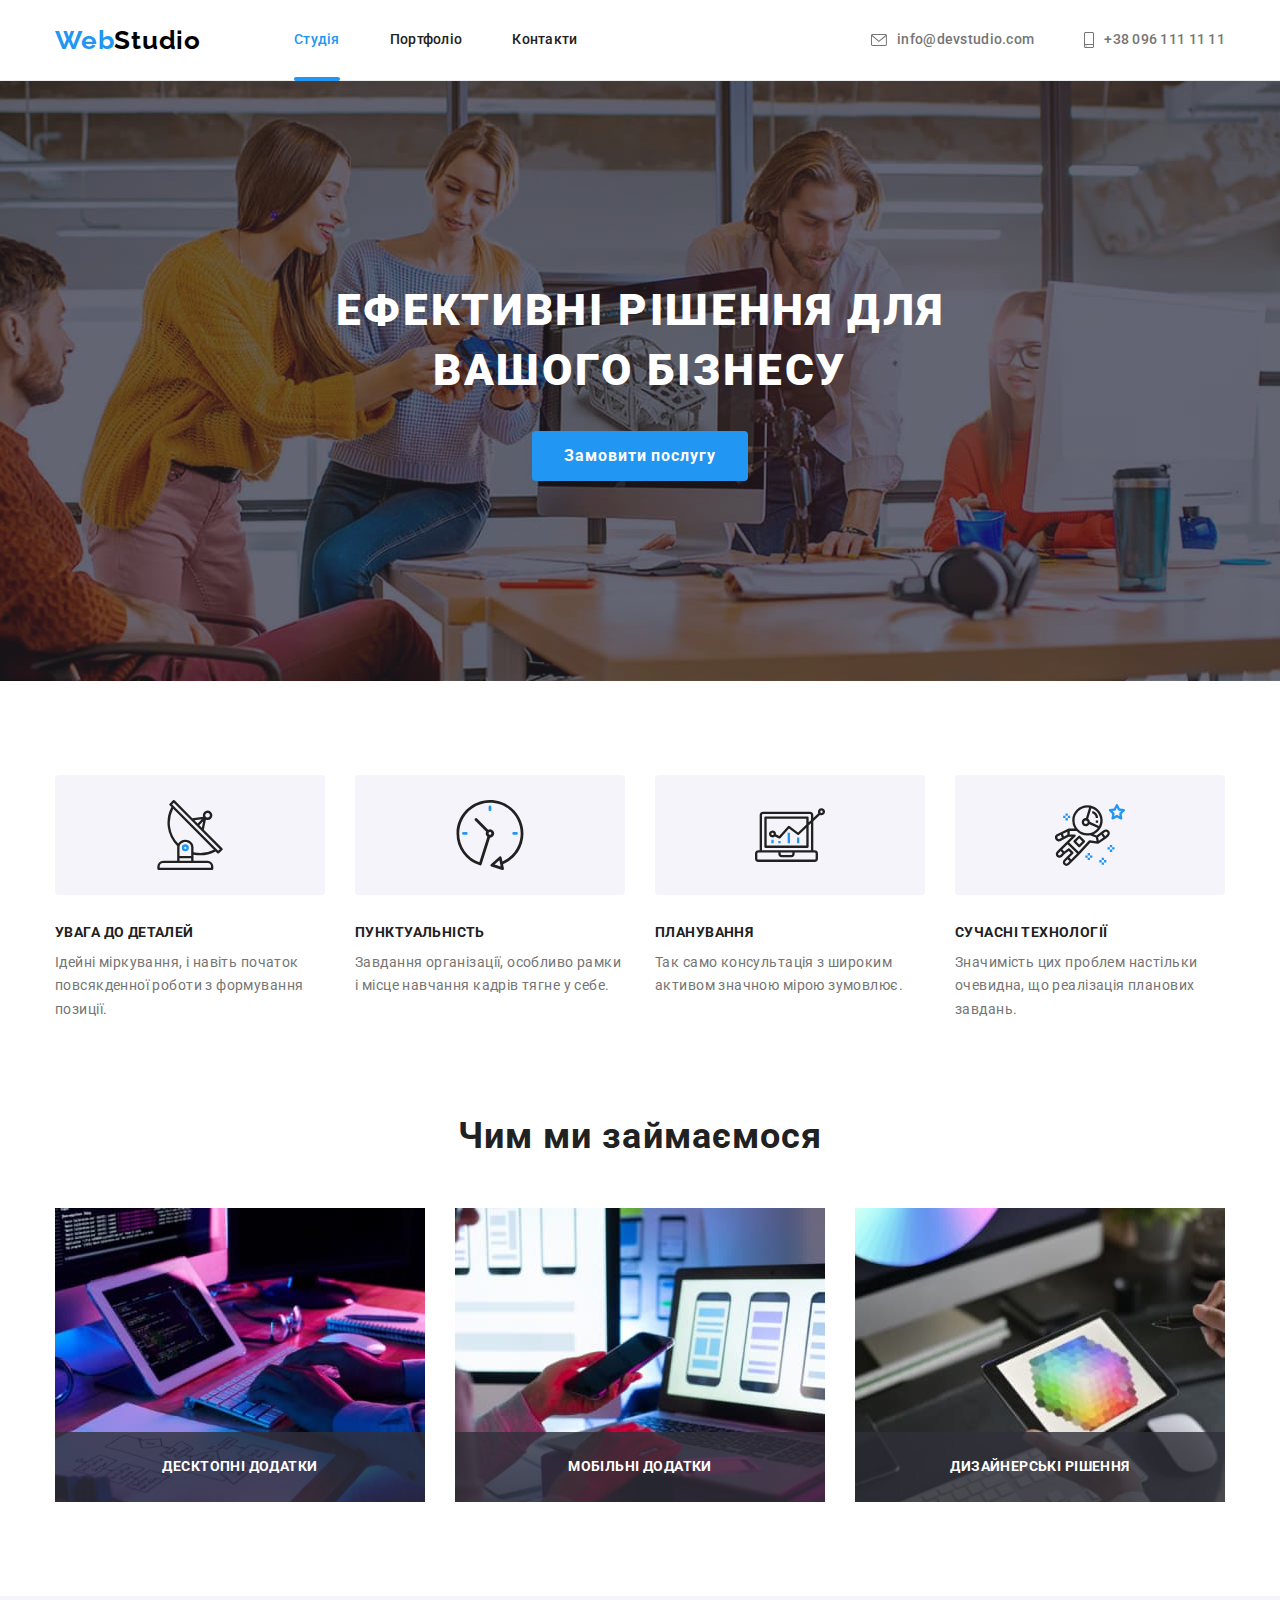
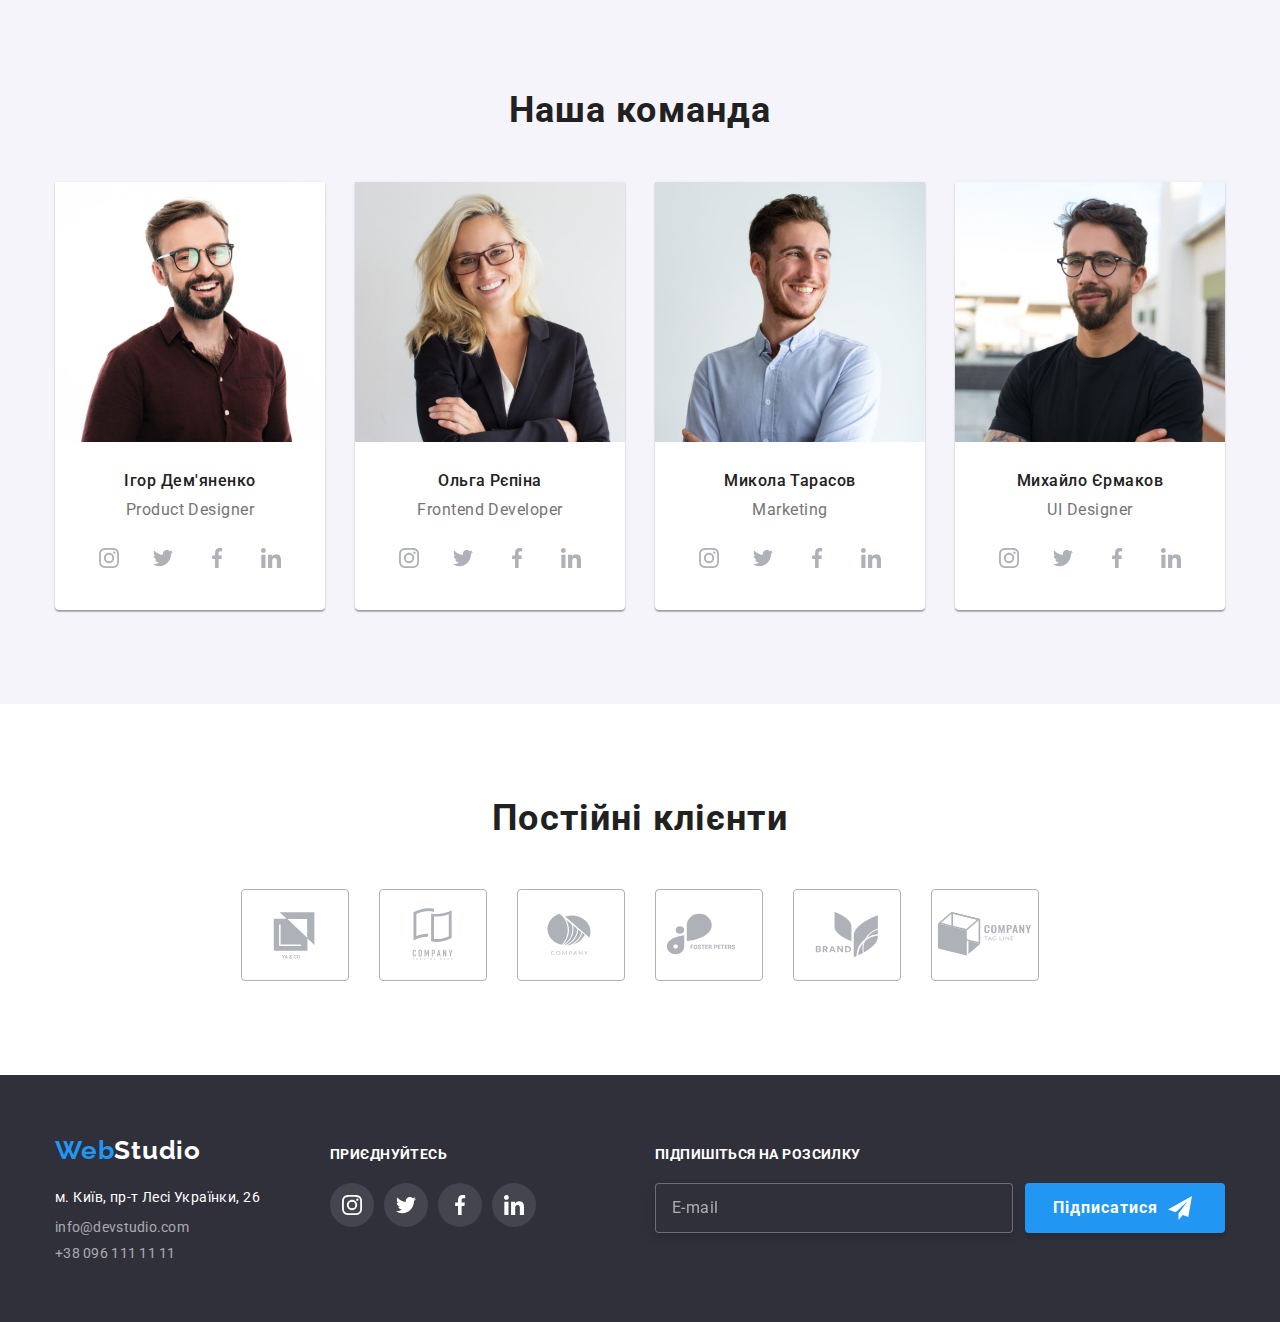
==== index.html @ 2df7aeac "Створив репозиторій для виконання ДЗ #7" ====
<!DOCTYPE html>
<html lang="uk">
  <head>
    <meta charset="UTF-8" />
    <meta http-equiv="X-UA-Compatible" content="IE=edge" />
    <meta name="viewport" content="width=device-width, initial-scale=1.0" />
    <title>Студія</title>
    <link rel="preconnect" href="https://fonts.googleapis.com" />
    <link rel="preconnect" href="https://fonts.gstatic.com" crossorigin />
    <link
      href="https://fonts.googleapis.com/css2?family=Raleway:wght@700&family=Roboto:wght@400;500;700;900&display=swap"
      rel="stylesheet"
    />
    <link
      rel="stylesheet"
      href="https://cdnjs.cloudflare.com/ajax/libs/modern-normalize/1.1.0/modern-normalize.min.css"
    />
    <link rel="stylesheet" href="./css/styles.css" />
  </head>
  <body class="page">
    <header class="page-header">
      <div class="container">
        <div class="header-container">
          <nav class="header-nav">
            <a href="./index.html" class="logo link">Web<span class="logo-black">Studio</span></a>
            <ul class="site-nav list">
              <li class="site-nav-item">
                <a href="./index.html" class="site-nav-link current">Студія</a>
              </li>
              <li class="site-nav-item">
                <a href="./portfolio.html" class="site-nav-link">Портфоліо</a>
              </li>
              <li class="site-nav-item">
                <a href="" class="site-nav-link">Контакти</a>
              </li>
            </ul>
          </nav>
          <ul class="contact list">
            <li class="contact-item">
              <a href="mailto:info@devstudio.com" class="contact-link">
                <svg class="contact-icon" width="16px" height="12px">
                  <use href="./images/icons.svg#icon-envelope"></use>
                </svg>
                info@devstudio.com
              </a>
            </li>
            <li class="contact-item">
              <a href="tel:+380961111111" class="contact-link">
                <svg class="contact-icon" width="10px" height="16px">
                  <use href="./images/icons.svg#icon-smartphone"></use>
                </svg>
                +38 096 111 11 11</a
              >
            </li>
          </ul>
        </div>
      </div>
    </header>
    <main>
      <section class="section-hero">
        <div class="container">
          <h1 class="hero-title">Ефективні рішення для вашого бізнесу</h1>
          <button type="button" class="button-primary" data-modal-open>Замовити послугу</button>
        </div>
      </section>
      <section class="section">
        <div class="container">
          <h2 class="visually-hidden">Наші переваги</h2>
          <ul class="list preferecces-list">
            <li class="preferences-item">
              <div class="preferences-item-img">
                <svg width="70" height="70">
                  <use href="./images/icons.svg#icon-antenna"></use>
                </svg>
              </div>
              <h3 class="preferences-title">Увага до деталей</h3>
              <p class="preferences-text">
                Ідейні міркування, і навіть початок повсякденної роботи з формування позиції.
              </p>
            </li>
            <li class="preferences-item">
              <div class="preferences-item-img">
                <svg width="70" height="70">
                  <use href="./images/icons.svg#icon-clock"></use>
                </svg>
              </div>
              <h3 class="preferences-title">Пунктуальність</h3>
              <p class="preferences-text">
                Завдання організації, особливо рамки і місце навчання кадрів тягне у себе.
              </p>
            </li>
            <li class="preferences-item">
              <div class="preferences-item-img">
                <svg width="70" height="70">
                  <use href="./images/icons.svg#icon-diagram"></use>
                </svg>
              </div>
              <h3 class="preferences-title">Планування</h3>
              <p class="preferences-text">
                Так само консультація з широким активом значною мірою зумовлює.
              </p>
            </li>
            <li class="preferences-item">
              <div class="preferences-item-img">
                <svg width="70" height="70">
                  <use href="./images/icons.svg#icon-astronaut"></use>
                </svg>
              </div>
              <h3 class="preferences-title">Сучасні технології</h3>
              <p class="preferences-text">
                Значимість цих проблем настільки очевидна, що реалізація планових завдань.
              </p>
            </li>
          </ul>
        </div>
      </section>
      <section class="section section-work">
        <div class="container">
          <h2 class="work-header">Чим ми займаємося</h2>
          <ul class="list list-work">
            <li class="work-item">
              <h3 class="work-item-title">Десктопні додатки</h3>
              <img
                src="./images/writting_code.jpg"
                alt="Руки друкують код на клавіатурі з планшетом"
                width="370"
              />
            </li>
            <li class="work-item">
              <h3 class="work-item-title">Мобільні додатки</h3>
              <img
                src="./images/design_layout.jpg"
                alt="Вибір дизайну макета для смартфона"
                width="370"
              />
            </li>
            <li class="work-item">
              <h3 class="work-item-title">Дизайнерські рішення</h3>
              <img src="./images/color_choice.jpg" alt="Вибір кольору на планшеті" width="370" />
            </li>
          </ul>
        </div>
      </section>
      <section class="section section-team">
        <div class="container">
          <h2 class="team-header">Наша команда</h2>
          <ul class="list team-list">
            <li class="team-item">
              <img
                class="image-team"
                src="./images/product_designer.jpg"
                alt="Дизайнер продукту"
                width="270"
              />
              <div class="team-content">
                <h3 class="team-title">Ігор Дем'яненко</h3>
                <p class="team-text" lang="en">Product Designer</p>
                <ul class="list team-social-list">
                  <li class="team-social-item">
                    <a class="link team-social-link" href=""
                      ><svg width="20" height="20">
                        <use href="./images/icons.svg#icon-instagram"></use>
                      </svg>
                    </a>
                  </li>
                  <li class="team-social-item">
                    <a class="link team-social-link" href="">
                      <svg width="20" height="20">
                        <use href="./images/icons.svg#icon-twitter"></use>
                      </svg>
                    </a>
                  </li>
                  <li class="team-social-item">
                    <a class="link team-social-link" href="">
                      <svg width="20" height="20">
                        <use href="./images/icons.svg#icon-facebook"></use>
                      </svg>
                    </a>
                  </li>
                  <li class="team-social-item">
                    <a class="link team-social-link" href="">
                      <svg width="20" height="20">
                        <use href="./images/icons.svg#icon-linkedin"></use>
                      </svg>
                    </a>
                  </li>
                </ul>
              </div>
            </li>
            <li class="team-item">
              <img
                class="image-team"
                src="./images/frontend_developer.jpg"
                alt="Фронтенд розробник"
                width="270"
              />
              <div class="team-content">
                <h3 class="team-title">Ольга Рєпіна</h3>
                <p class="team-text" lang="en">Frontend Developer</p>
                <ul class="list team-social-list">
                  <li class="team-social-item">
                    <a class="link team-social-link" href=""
                      ><svg width="20" height="20">
                        <use href="./images/icons.svg#icon-instagram"></use>
                      </svg>
                    </a>
                  </li>
                  <li class="team-social-item">
                    <a class="link team-social-link" href="">
                      <svg width="20" height="20">
                        <use href="./images/icons.svg#icon-twitter"></use>
                      </svg>
                    </a>
                  </li>
                  <li class="team-social-item">
                    <a class="link team-social-link" href="">
                      <svg width="20" height="20">
                        <use href="./images/icons.svg#icon-facebook"></use>
                      </svg>
                    </a>
                  </li>
                  <li class="team-social-item">
                    <a class="link team-social-link" href="">
                      <svg width="20" height="20">
                        <use href="./images/icons.svg#icon-linkedin"></use>
                      </svg>
                    </a>
                  </li>
                </ul>
              </div>
            </li>
            <li class="team-item">
              <img class="image-team" src="./images/marketing.jpg" alt="Маркетолог" width="270" />
              <div class="team-content">
                <h3 class="team-title">Микола Тарасов</h3>
                <p class="team-text" lang="en">Marketing</p>
                <ul class="list team-social-list">
                  <li class="team-social-item">
                    <a class="link team-social-link" href=""
                      ><svg width="20" height="20">
                        <use href="./images/icons.svg#icon-instagram"></use>
                      </svg>
                    </a>
                  </li>
                  <li class="team-social-item">
                    <a class="link team-social-link" href="">
                      <svg width="20" height="20">
                        <use href="./images/icons.svg#icon-twitter"></use>
                      </svg>
                    </a>
                  </li>
                  <li class="team-social-item">
                    <a class="link team-social-link" href="">
                      <svg width="20" height="20">
                        <use href="./images/icons.svg#icon-facebook"></use>
                      </svg>
                    </a>
                  </li>
                  <li class="team-social-item">
                    <a class="link team-social-link" href="">
                      <svg width="20" height="20">
                        <use href="./images/icons.svg#icon-linkedin"></use>
                      </svg>
                    </a>
                  </li>
                </ul>
              </div>
            </li>
            <li class="team-item">
              <img
                class="image-team"
                src="./images/ui_designer.jpg"
                alt="дизайнер інтерфейсу"
                width="270"
              />
              <div class="team-content">
                <h3 class="team-title">Михайло Єрмаков</h3>
                <p class="team-text" lang="en">UI Designer</p>
                <ul class="list team-social-list">
                  <li class="team-social-item">
                    <a class="link team-social-link" href=""
                      ><svg width="20" height="20">
                        <use href="./images/icons.svg#icon-instagram"></use>
                      </svg>
                    </a>
                  </li>
                  <li class="team-social-item">
                    <a class="link team-social-link" href="">
                      <svg width="20" height="20">
                        <use href="./images/icons.svg#icon-twitter"></use>
                      </svg>
                    </a>
                  </li>
                  <li class="team-social-item">
                    <a class="link team-social-link" href="">
                      <svg width="20" height="20">
                        <use href="./images/icons.svg#icon-facebook"></use>
                      </svg>
                    </a>
                  </li>
                  <li class="team-social-item">
                    <a class="link team-social-link" href="">
                      <svg width="20" height="20">
                        <use href="./images/icons.svg#icon-linkedin"></use>
                      </svg>
                    </a>
                  </li>
                </ul>
              </div>
            </li>
          </ul>
        </div>
      </section>
      <section class="section">
        <div class="container">
          <h2 class="clients-header">Постійні клієнти</h2>
          <ul class="list list-clients">
            <li class="item-clients">
              <a class="link link-clients" href="">
                <svg width="106" height="60">
                  <use href="./images/icons.svg#icon-logo-yaco"></use>
                </svg>
              </a>
            </li>
            <li class="item-clients">
              <a class="link link-clients" href="">
                <svg width="106" height="60">
                  <use href="./images/icons.svg#icon-logo-tag-line-here"></use>
                </svg>
              </a>
            </li>
            <li class="item-clients">
              <a class="link link-clients" href="">
                <svg width="106" height="60">
                  <use href="./images/icons.svg#icon-logo-company"></use>
                </svg>
              </a>
            </li>
            <li class="item-clients">
              <a class="link link-clients" href="">
                <svg width="106" height="60">
                  <use href="./images/icons.svg#icon-logo-foster-peters"></use>
                </svg>
              </a>
            </li>
            <li class="item-clients">
              <a class="link link-clients" href="">
                <svg width="106" height="60">
                  <use href="./images/icons.svg#icon-logo-brand"></use>
                </svg>
              </a>
            </li>
            <li class="item-clients">
              <a class="link link-clients" href="">
                <svg width="106" height="60">
                  <use href="./images/icons.svg#icon-logo-tag-line"></use>
                </svg>
              </a>
            </li>
          </ul>
        </div>
      </section>
    </main>

    <footer class="footer">
      <div class="container footer-container">
        <div class="footer-contact">
          <a href="./index.html" class="logo link logo-footer"
            >Web<span class="logo-white">Studio</span></a
          >
          <address>
            <ul class="list-address">
              <li class="list-address-item">
                <a
                  href="https://bit.ly/3xHQmJ1"
                  target="_blank"
                  rel="noopener noreferrer nofollow"
                  class="address-link"
                  >м. Київ, пр-т Лесі Українки, 26</a
                >
              </li>
              <li class="list-address-item">
                <a href="mailto:info@devstudio.com" class="contact-link-footer"
                  >info@devstudio.com</a
                >
              </li>
              <li class="list-address-item">
                <a href="tel:+380961111111" class="contact-link-footer">+38 096 111 11 11</a>
              </li>
            </ul>
          </address>
        </div>
        <div class="footer-social">
          <p class="footer-header">Приєднуйтесь</p>
          <ul class="list footer-social-list">
            <li class="footer-social-item">
              <a class="link footer-social-link" href=""
                ><svg width="20" height="20">
                  <use href="./images/icons.svg#icon-instagram"></use>
                </svg>
              </a>
            </li>
            <li class="footer-social-item">
              <a class="link footer-social-link" href="">
                <svg width="20" height="20">
                  <use href="./images/icons.svg#icon-twitter"></use>
                </svg>
              </a>
            </li>
            <li class="footer-social-item">
              <a class="link footer-social-link" href="">
                <svg width="20" height="20">
                  <use href="./images/icons.svg#icon-facebook"></use>
                </svg>
              </a>
            </li>
            <li class="footer-social-item">
              <a class="link footer-social-link" href="">
                <svg width="20" height="20">
                  <use href="./images/icons.svg#icon-linkedin"></use>
                </svg>
              </a>
            </li>
          </ul>
        </div>
        <div class="footer-form">
          <p class="footer-form-header">Підпишіться на розсилку</p>
          <form class="footer-form-mail" name="footer-form">
            <input
              class="footer-form-input"
              id="email-name"
              type="email"
              name="email-name"
              placeholder="E-mail"
            />
            <button class="footer-form-button" type="submit">
              Підписатися
              <svg class="icon-footer-form-button" width="24" height="24">
                <use href="./images/icons.svg#icon-send"></use>
              </svg>
            </button>
          </form>
        </div>
      </div>
    </footer>
    <!-- modal -->
    <div class="backdrop is-hidden" data-modal>
      <div class="modal">
        <div class="button-close-style">
          <button type="button" class="button-close" data-modal-close>
            <svg width="11" height="11">
              <use href="./images/icons.svg#icon-close"></use>
            </svg>
          </button>
        </div>
        <h2 class="header-contact-form">Залиште свої дані, ми вам передзвонимо</h2>
        <form name="contact-form">
          <label class="form-label" for="person-name">Ім'я</label>
          <div class="form-control">
            <input class="form-input" id="person-name" type="text" name="person-name" />
            <svg class="form-icon" width="18" height="18">
              <use href="./images/icons.svg#icon-person"></use>
            </svg>
          </div>

          <label class="form-label" for="person-phone">Телефон</label>
          <div class="form-control">
            <input class="form-input" id="person-phone" type="tel" name="person-phone" />
            <svg class="form-icon" width="18" height="18">
              <use href="./images/icons.svg#icon-phone"></use>
            </svg>
          </div>

          <label class="form-label" for="person-mail">Пошта</label>
          <div class="form-control">
            <input class="form-input" id="person-mail" type="email" name="person-mail" />
            <svg class="form-icon" width="18" height="18">
              <use href="./images/icons.svg#icon-mail"></use>
            </svg>
          </div>

          <label class="form-label" for="person-comment">Коментар</label>
          <textarea
            class="form-textarea"
            id="person-comment"
            name="person-comment"
            placeholder="Введіть текст"
          ></textarea>

          <label class="checkbox-label">
            <input
              class="checkbox-input visually-hidden"
              type="checkbox"
              name="accept"
              value="accept"
            />
            <svg class="checkbox-icon" width="16" height="15">
              <use href="./images/icons.svg#icon-check"></use>
            </svg>
            Погоджуюся з розсилкою та приймаю
            <a class="link checkbox-label-link" href="#">Умови договору</a>
          </label>
          <button class="form-button" type="submit">Відправити</button>
        </form>
      </div>
    </div>
    <script src="./js/modal.js"></script>
  </body>
</html>
---- css/styles.css ----
:root {
  --primary-background-color: #2f303a;
  --secondary-background-color: #f5f4fa;
  --primary-text-color: #757575;
  --title-text-color: #212121;
  --focus-color: #2196f3;
  --primary-white-color: #ffffff;
  --primary-black-color: #000000;
  --translucent-black-color: rgba(255, 255, 255, 0.6);
  --primary-svg-color: #afb1b8;
  --input-border: rgba(33, 33, 33, 0.2);
  --shadow-button-primary: 0px 4px 4px rgba(0, 0, 0, 0.15);
  --button-form-color-hover: #188ce8;
}
.page {
  background-color: var(--primary-white-color);
  color: var(--primary-text-color);
  font-family: 'Roboto', 'Times New Roman', sans-serif;
  font-size: 14px;
}
.list {
  list-style: none;
}
.link {
  text-decoration: none;
}
h1,
h2,
h3,
h4,
h5,
h6,
p,
ul {
  padding: 0;
  margin: 0;
}
img {
  display: block;
  max-width: 100%;
  height: auto;
}
.container {
  max-width: 1200px;
  padding: 0 15px;
  margin-left: auto;
  margin-right: auto;
}
.section {
  padding: 94px 0;
}
/* logo */
.logo {
  color: var(--focus-color);
  font-family: 'Raleway';
  font-weight: 700;
  font-size: 26px;
  line-height: 1.19;
  letter-spacing: 0.03em;
}
.logo-black {
  color: var(--primary-black-color);
}
.logo-white {
  color: var(--primary-white-color);
}
/* end Logo */
/* header */
.page-header {
  border-bottom: 1px solid #ececec;
}
.header-container {
  display: flex;
  justify-content: space-between;
  align-items: center;
}
.header-nav {
  display: flex;
  align-items: center;
  gap: 93px;
}
.site-nav {
  display: flex;
  gap: 50px;
}
.site-nav-link {
  position: relative;
  display: block;
  padding: 32px 0;

  color: var(--title-text-color);
  font-weight: 500;
  line-height: 1.14;
  letter-spacing: 0.02em;
  text-decoration: none;
  transition-property: color;
  transition-duration: 250ms;
  transition-timing-function: cubic-bezier(0.4, 0, 0.2, 1);
}
.site-nav-link:hover,
.site-nav-link:focus {
  color: var(--focus-color);
}
.site-nav-link.current {
  color: var(--focus-color);
}
.current::after {
  position: absolute;
  width: 100%;
  height: 4px;
  left: 0;
  bottom: -1px;
  background-color: currentColor;
  border-radius: 2px;
  content: '';
}
.contact {
  display: flex;
  align-items: center;
  gap: 50px;
}
.contact-link {
  display: flex;
  gap: 10px;
  padding: 32px 0;
  align-items: center;

  color: var(--primary-text-color);
  font-weight: 500;
  line-height: 1.14;
  letter-spacing: 0.02em;
  text-decoration: none;

  transition-property: color;
  transition-duration: 250ms;
  transition-timing-function: cubic-bezier(0.4, 0, 0.2, 1);
}
.contact-icon {
  fill: currentColor;
}
.contact-link:hover,
.contact-link:focus {
  color: var(--focus-color);
}
/* end header */
/* styles index.html */
.section-hero {
  background-color: var(--primary-background-color);
  margin-left: auto;
  margin-right: auto;
  padding: 200px 0;
  max-width: 1600px;
  text-align: center;
  background-image: linear-gradient(rgba(47, 48, 58, 0.4), rgba(47, 48, 58, 0.4)),
    url(../images/img-hero.jpg);
  background-repeat: no-repeat;
  background-position: center;
}
.hero-title {
  max-width: 696px;
  margin-left: auto;
  margin-right: auto;
  margin-bottom: 30px;

  color: var(--primary-white-color);
  font-weight: 900;
  font-size: 44px;
  line-height: 1.36;
  letter-spacing: 0.06em;
  text-transform: uppercase;
}
.button-primary {
  padding: 10px 32px;
  margin: 0 auto;

  color: var(--primary-white-color);
  font-family: inherit;
  font-weight: 700;
  font-size: 16px;
  line-height: 1.87;
  letter-spacing: 0.06em;
  background-color: var(--focus-color);
  cursor: pointer;
  border: 0;
  border-radius: 4px;

  transition-property: box-shadow;
  transition-duration: 250ms;
  transition-timing-function: cubic-bezier(0.4, 0, 0.2, 1);
}
.button-primary:hover,
.button-primary:focus {
  background-color: var(--focus-color);
  box-shadow: var(--shadow-button-primary);
  border-radius: 4px;
}
.preferecces-list {
  display: flex;
  flex-basis: calc((100% - 90px) / 4);
  gap: 30px;
}
.preferences-item-img {
  display: flex;
  align-items: center;
  justify-content: center;
  width: 270px;
  height: 120px;
  margin-bottom: 30px;
  background-color: var(--secondary-background-color);
  border-radius: 4px;
}
.preferences-title {
  margin-bottom: 10px;

  color: var(--title-text-color);
  font-weight: 700;
  font-size: 14px;
  line-height: 1.14;
  letter-spacing: 0.03em;
  text-transform: uppercase;
}
.preferences-text {
  line-height: 1.71;
  letter-spacing: 0.03em;
}
.section-work {
  padding-top: 0;
}
.work-header {
  margin-bottom: 50px;

  color: var(--title-text-color);
  font-weight: 700;
  font-size: 36px;
  line-height: 1.16;
  letter-spacing: 0.03em;
  text-align: center;
}
.list-work {
  display: flex;
  flex-basis: calc((100% - 60px) / 3);
  gap: 30px;
}
.work-item {
  position: relative;
}
.work-item-title {
  position: absolute;
  width: 100%;
  height: 70px;
  left: 0;
  bottom: 0;
  display: flex;
  align-items: center;
  justify-content: center;
  color: var(--primary-white-color);
  font-weight: 700;
  font-size: 14px;
  line-height: 1.14;
  letter-spacing: 0.03em;
  text-transform: uppercase;
  background-color: rgba(47, 48, 58, 0.8);
}

.section-team {
  background-color: var(--secondary-background-color);
}
.team-header {
  margin-bottom: 50px;

  color: var(--title-text-color);
  font-weight: 700;
  font-size: 36px;
  line-height: 1.16;
  letter-spacing: 0.03em;
  text-align: center;
}
.team-list {
  display: flex;
  flex-basis: calc((100% - 90px) / 4);
  gap: 30px;
}
.team-item {
  background-color: var(--primary-white-color);
  box-shadow: 0px 1px 3px rgba(0, 0, 0, 0.12), 0px 1px 1px rgba(0, 0, 0, 0.14),
    0px 2px 1px rgba(0, 0, 0, 0.2);
  border-radius: 0px 0px 4px 4px;
}
.team-content {
  padding: 30px 0;
  text-align: center;
}
.team-title {
  margin-bottom: 10px;

  color: var(--title-text-color);
  font-weight: 500;
  font-size: 16px;
  line-height: 1.18;
  letter-spacing: 0.03em;
}
.team-text {
  font-size: 16px;
  line-height: 1.18;
  letter-spacing: 0.03em;
}
.team-social-list {
  display: flex;
  align-items: center;
  justify-content: center;
  gap: 10px;
  margin-top: 16px;
}
.team-social-item {
  width: 44px;
  height: 44px;
}
.team-social-link {
  display: flex;
  align-items: center;
  justify-content: center;
  width: 100%;
  height: 100%;
  fill: var(--primary-svg-color);
  border-radius: 50%;
  transition-property: fill, background-color;
  transition-duration: 250ms;
  transition-timing-function: cubic-bezier(0.4, 0, 0.2, 1);
}
.team-social-link:hover,
.team-social-link:focus {
  fill: var(--primary-white-color);
  background-color: var(--focus-color);
}
.clients-header {
  margin-bottom: 50px;
  color: var(--title-text-color);
  font-weight: 700;
  font-size: 36px;
  line-height: 1.16;
  letter-spacing: 0.03em;
  text-align: center;
}
.list-clients {
  display: flex;
  align-items: center;
  justify-content: center;
  gap: 30px;
}
.item-clients {
  width: calc((100%-150) / 6);
  height: 92px;
}
.link-clients {
  display: flex;
  align-items: center;
  justify-content: center;
  width: 100%;
  height: 100%;
  fill: var(--primary-svg-color);
  border: 1px solid var(--primary-svg-color);
  border-radius: 4px;
  transition-property: fill, background-color, border;
  transition-duration: 250ms;
  transition-timing-function: cubic-bezier(0.4, 0, 0.2, 1);
}
.link-clients:hover,
.link-clients:focus {
  fill: var(--focus-color);
  border: 1px solid var(--focus-color);
  border-radius: 4px;
}
/* end styles index.html */
/* styles portfolio.html */
.button-list {
  display: flex;
  justify-content: center;
  gap: 8px;
  margin-bottom: 50px;
}
.button-item {
  padding: 6px 22px;

  color: var(--title-text-color);
  font-family: inherit;
  font-weight: 500;
  font-size: 16px;
  line-height: 1.62;
  letter-spacing: 0.03em;
  background-color: var(--secondary-background-color);
  cursor: pointer;
  border: 0;
  border-radius: 4px;
  transition-property: background-color, color, box-shadow;
  transition-duration: 250ms;
  transition-timing-function: cubic-bezier(0.4, 0, 0.2, 1);
}
.button-item:hover,
.button-item:focus {
  background-color: var(--focus-color);
  color: var(--primary-white-color);
  font-weight: 500;
  font-size: 16px;
  line-height: 1.62;
  letter-spacing: 0.03em;
  box-shadow: 0px 3px 1px rgba(0, 0, 0, 0.1), 0px 1px 2px rgba(0, 0, 0, 0.08),
    0px 2px 2px rgba(0, 0, 0, 0.12);
  border-radius: 4px;
}
.portfolio-list {
  display: flex;
  flex-wrap: wrap;
}

.portfolio-item {
  margin-right: 30px;
  margin-bottom: 30px;
}
.portfolio-item:nth-child(3n) {
  margin-right: 0;
}
.portfolio-item:nth-last-child(-n + 3) {
  margin-bottom: 0;
}
.portfolio-link {
  position: relative;
  transition-property: box-shadow;
  transition-duration: 250ms;
  transition-timing-function: cubic-bezier(0.4, 0, 0.2, 1);
}
.portfolio-link:hover,
.portfolio-link:focus {
  display: block;
  box-shadow: 0px 1px 1px rgba(0, 0, 0, 0.12), 0px 4px 4px rgba(0, 0, 0, 0.06),
    1px 4px 6px rgba(0, 0, 0, 0.16);
}
.card-thumb {
  position: relative;
  overflow: hidden;
}
.card-overlay {
  position: absolute;
  top: 0;
  left: 0;

  width: 100%;
  height: 100%;
  opacity: 0;
  transform: translateY(100%);
  background-color: rgba(33, 150, 243, 0.9);
  transition-property: transform, opacity;
  transition-duration: 250ms;
  transition-timing-function: cubic-bezier(0.4, 0, 0.2, 1);
}
.portfolio-link:hover .card-overlay,
.portfolio-link:focus .card-overlay {
  transform: translateY(0);
  opacity: 1;
}
.card-description {
  padding: 63px 24px;
  font-size: 18px;
  line-height: 1.56;
  letter-spacing: 0.03em;
  color: var(--primary-white-color);
}
.portfolio-content {
  padding: 20px 24px;
  border: 1px solid #eeeeee;
  border-top: none;
}
.portfolio-title {
  margin-bottom: 4px;

  color: var(--title-text-color);
  font-weight: 700;
  font-size: 18px;
  line-height: 2;
  letter-spacing: 0.06em;
}
.portfolio-text {
  color: var(--primary-text-color);
  font-size: 16px;
  line-height: 1.88;
  letter-spacing: 0.03em;
}
/* end styles portfolio.html */
/* footer */
.footer {
  background-color: var(--primary-background-color);
  padding: 60px 0;
}
.footer-container {
  display: flex;
  align-items: baseline;
}
.footer-contact {
  margin-right: 70px;
}
.list-address {
  font-style: normal;
  list-style: none;
}
.logo-footer {
  display: block;
  margin-bottom: 20px;
}
.address-link {
  color: var(--primary-white-color);
  line-height: 1.71;
  letter-spacing: 0.03em;
  text-decoration: none;
}
.list-address-item {
  margin-bottom: 9px;
}
.list-address-item:last-child {
  margin-bottom: 0;
}
.contact-link-footer {
  color: var(--translucent-black-color);
  line-height: 1.14;
  letter-spacing: 0.02em;
  text-decoration: none;
  transition-property: color;
  transition-duration: 250ms;
  transition-timing-function: cubic-bezier(0.4, 0, 0.2, 1);
}
.contact-link-footer:hover,
.contact-link-footer:focus {
  color: var(--focus-color);
}
.footer-social {
  margin-right: 93px;
  flex-grow: 1;
}
.footer-header {
  margin-bottom: 20px;

  font-weight: 700;
  font-size: 14px;
  line-height: 1.14;
  letter-spacing: 0.03em;
  text-transform: uppercase;
  color: var(--primary-white-color);
}
.footer-social-list {
  display: flex;
  align-items: center;
  gap: 10px;
}
.footer-social-item {
  width: 44px;
  height: 44px;
}
.footer-social-link {
  display: flex;
  align-items: center;
  justify-content: center;
  width: 100%;
  height: 100%;
  fill: var(--primary-white-color);
  background: rgba(255, 255, 255, 0.1);
  border-radius: 50%;
  transition-property: background-color;
  transition-duration: 250ms;
  transition-timing-function: cubic-bezier(0.4, 0, 0.2, 1);
}
.footer-social-link:hover,
.footer-social-link:focus {
  fill: var(--primary-white-color);
  background-color: var(--focus-color);
}
/* footer-form */
.footer-form-header {
  font-weight: 700;
  font-size: 14px;
  line-height: 1.14;
  letter-spacing: 0.03em;
  text-transform: uppercase;
  color: var(--primary-white-color);
  margin-bottom: 20px;
}
.footer-form-mail {
  display: flex;
  align-items: center;
  justify-content: flex-end;
  gap: 12px;
}
.footer-form-input {
  width: 358px;
  height: 50px;
  padding: 15px 16px;
  border: 1px solid rgba(255, 255, 255, 0.3);
  filter: drop-shadow(0px 4px 4px rgba(0, 0, 0, 0.15));
  border-radius: 4px;
  background-color: var(--primary-background-color);
  color: var(--primary-white-color);
}
.footer-form-input::placeholder {
  font-weight: 400;
  font-size: 16px;
  line-height: 1.25;
  letter-spacing: 0.03em;
  color: var(--translucent-black-color);
}
.footer-form-button {
  display: flex;
  align-items: center;
  gap: 10px;
  padding: 10px 28px;
  margin: 0 auto;
  width: 200px;
  height: 50px;

  box-shadow: 0px 4px 4px rgba(0, 0, 0, 0.15);
  background-color: var(--focus-color);
  cursor: pointer;
  border: 0;
  border-radius: 4px;
  color: var(--primary-white-color);
  font-family: inherit;
  font-weight: 700;
  font-size: 16px;
  line-height: 2.25;
  letter-spacing: 0.06em;
}
.icon-footer-form-button {
  fill: var(--primary-white-color);
}
/* end footer */
/* modal */
.backdrop {
  position: fixed;
  top: 0;
  left: 0;
  width: 100%;
  height: 100%;
  background-color: rgba(0, 0, 0, 0.2);
  transition-property: opacity, visibility;
  transition-duration: 250ms;
  transition-timing-function: cubic-bezier(0.4, 0, 0.2, 1);
}
.is-hidden {
  opacity: 0;
  visibility: hidden;
  pointer-events: none;
}
.modal {
  position: absolute;
  top: 50%;
  left: 50%;
  transform: translate(-50%, -50%);
  width: 528px;
  height: 581px;
  background-color: var(--primary-white-color);
  box-shadow: 0px 1px 3px rgba(0, 0, 0, 0.12), 0px 1px 1px rgba(0, 0, 0, 0.14),
    0px 2px 1px rgba(0, 0, 0, 0.2);
  border-radius: 4px;
  padding: 40px;
}
.button-close-style {
  position: absolute;
  top: 8px;
  right: 8px;
  width: 30px;
  height: 30px;
}
.button-close {
  display: flex;
  align-items: center;
  justify-content: center;
  padding: 0;
  width: 100%;
  height: 100%;
  background-color: var(--primary-white-color);
  border: 1px solid rgba(0, 0, 0, 0.1);
  border-radius: 50%;
  cursor: pointer;
  transition-property: fill;
  transition-duration: 250ms;
  transition-timing-function: cubic-bezier(0.4, 0, 0.2, 1);
}
.button-close:hover,
.button-close:focus {
  fill: var(--focus-color);
}
/* form-modal */
.header-contact-form {
  color: var(--title-text-color);
  font-weight: 700;
  font-size: 20px;
  line-height: 1.15;
  letter-spacing: 0.03em;
  text-align: center;
  margin-bottom: 12px;
}
.form-label {
  display: block;
  font-weight: 400;
  font-size: 12px;
  line-height: 1.16;
  letter-spacing: 0.01em;
  color: var(--primary-text-color);
  margin-bottom: 4px;
}
.form-control {
  position: relative;
  margin-bottom: 10px;
}
.form-input {
  width: 100%;
  height: 40px;
  border: 1px solid var(--input-border);
  border-radius: 4px;
  padding-left: 42px;
  outline: none;
  fill: var(--title-text-color);

  transition-property: border;
  transition-duration: 250ms;
  transition-timing-function: cubic-bezier(0.4, 0, 0.2, 1);
}
.form-input:focus {
  border-color: var(--focus-color);
}
.form-icon {
  position: absolute;
  top: 50%;
  left: 12px;
  transform: translateY(-50%);
  fill: var(--title-text-color);

  transition-property: fill;
  transition-duration: 250ms;
  transition-timing-function: cubic-bezier(0.4, 0, 0.2, 1);
}
.form-control:focus-within .form-icon {
  fill: var(--focus-color);
}
.form-textarea {
  display: block;
  width: 100%;
  height: 120px;
  padding: 12px 16px;
  border: 1px solid var(--input-border);
  border-radius: 4px;
  margin-bottom: 20px;
  outline: none;
  font-size: 12px;
  resize: none;
  transition-property: border;
  transition-duration: 250ms;
  transition-timing-function: cubic-bezier(0.4, 0, 0.2, 1);
}
.form-textarea::placeholder {
  font-weight: 400;
  font-size: 12px;
  line-height: 1.16;
  letter-spacing: 0.01em;
  color: rgba(117, 117, 117, 0.5);
}
.form-textarea:focus {
  border-color: var(--focus-color);
}
.visually-hidden {
  position: absolute;
  white-space: nowrap;
  width: 1px;
  height: 1px;
  overflow: hidden;
  border: 0;
  padding: 0;
  clip: rect(0 0 0 0);
  clip-path: inset(50%);
  margin: -1px;
}
.checkbox-label {
  display: flex;
  justify-content: center;
  align-items: center;
  gap: 7px;
  margin-bottom: 30px;
  font-weight: 400;
  font-size: 14px;
  line-height: 1.71;
  letter-spacing: 0.03em;
  color: var(--primary-text-color);
  fill: var(--primary-white-color);
}
.checkbox-label-link {
  color: var(--focus-color);
  text-decoration: underline;
}
.checkbox-icon {
  border: 2px solid var(--title-text-color);
  border-radius: 2px;
  transition-property: border, background-color;
  transition-duration: 250ms;
  transition-timing-function: cubic-bezier(0.4, 0, 0.2, 1);
}
.checkbox-input:checked ~ .checkbox-icon {
  background-color: var(--focus-color);
  border: none;
}
.form-button {
  display: block;
  padding: 10px 52px;
  margin: 0 auto;
  color: var(--primary-white-color);
  font-family: inherit;
  font-weight: 700;
  font-size: 16px;
  line-height: 1.87;
  letter-spacing: 0.06em;
  background-color: var(--focus-color);
  cursor: pointer;
  border: 0;
  border-radius: 4px;
  box-shadow: var(--shadow-button-primary);
  transition-property: background-color;
  transition-duration: 250ms;
  transition-timing-function: cubic-bezier(0.4, 0, 0.2, 1);
}
.form-button:hover,
.form-button:focus {
  background-color: var(--button-form-color-hover);
}
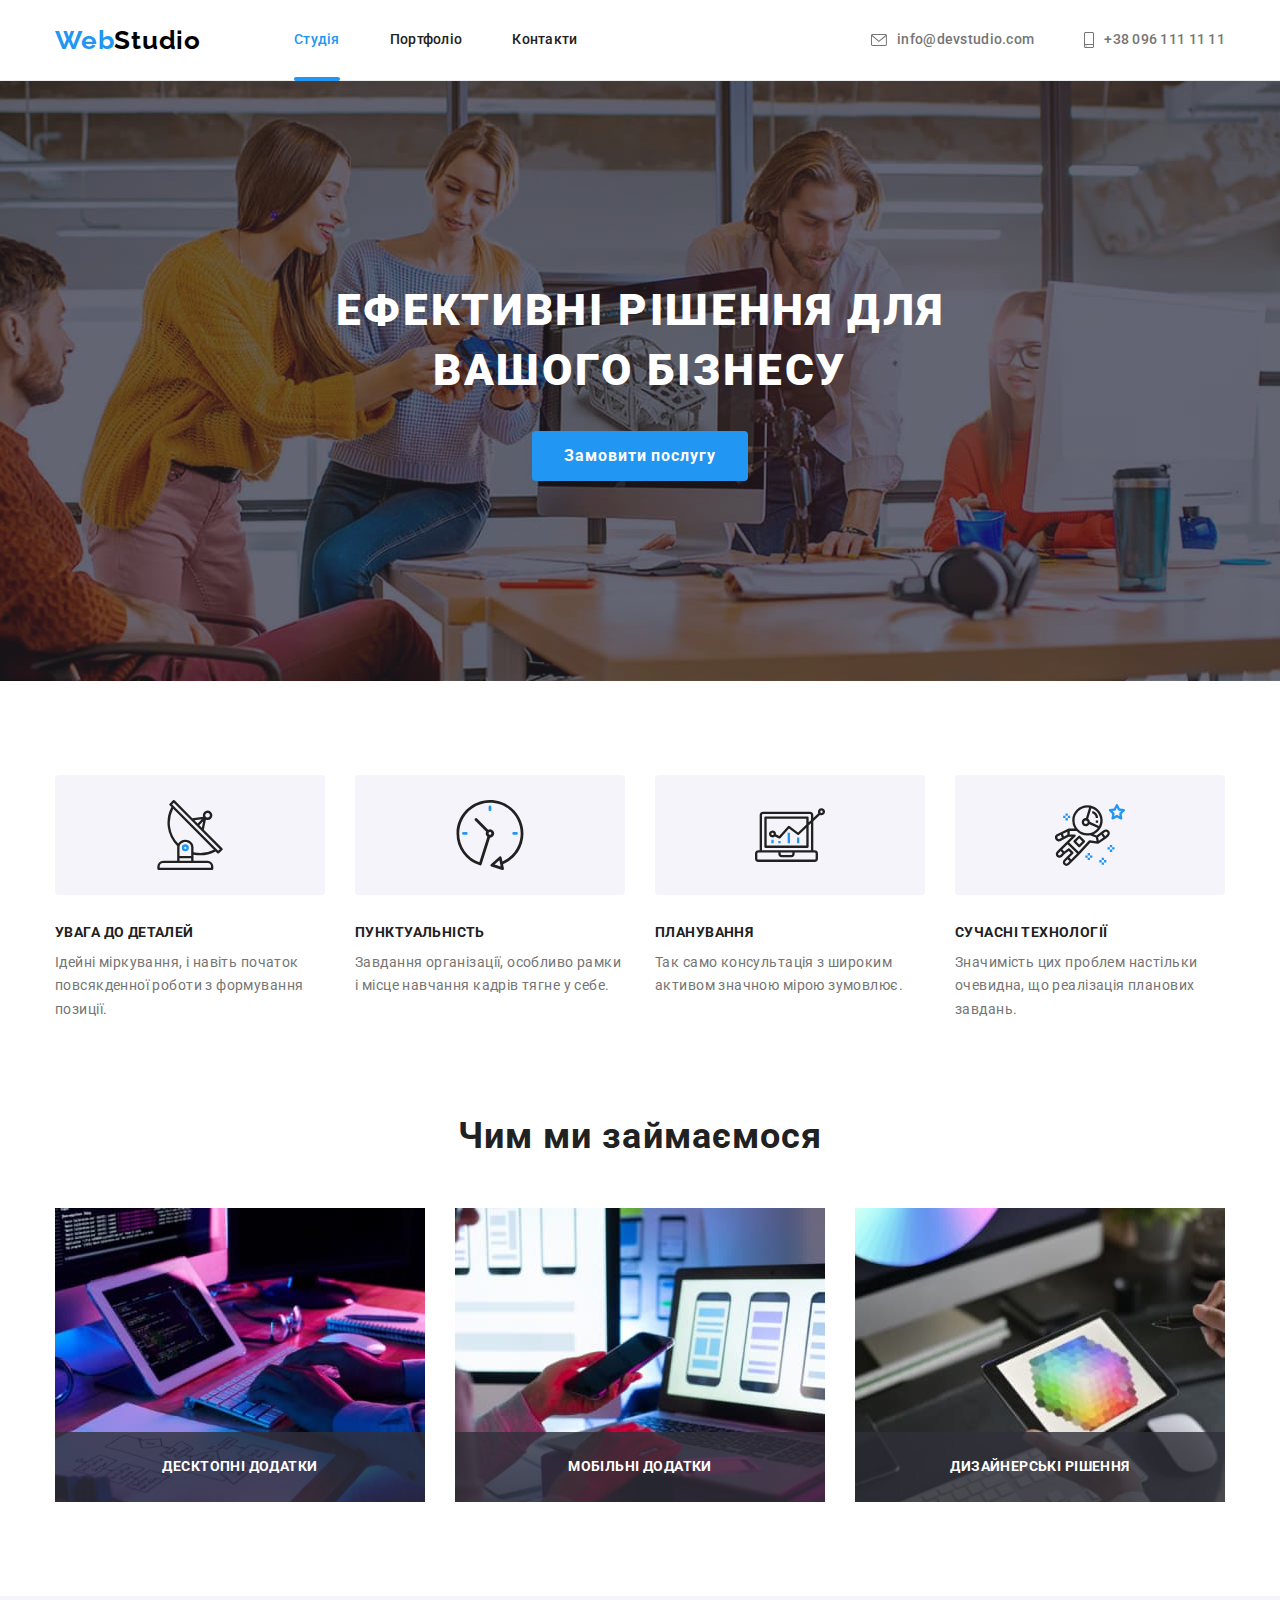
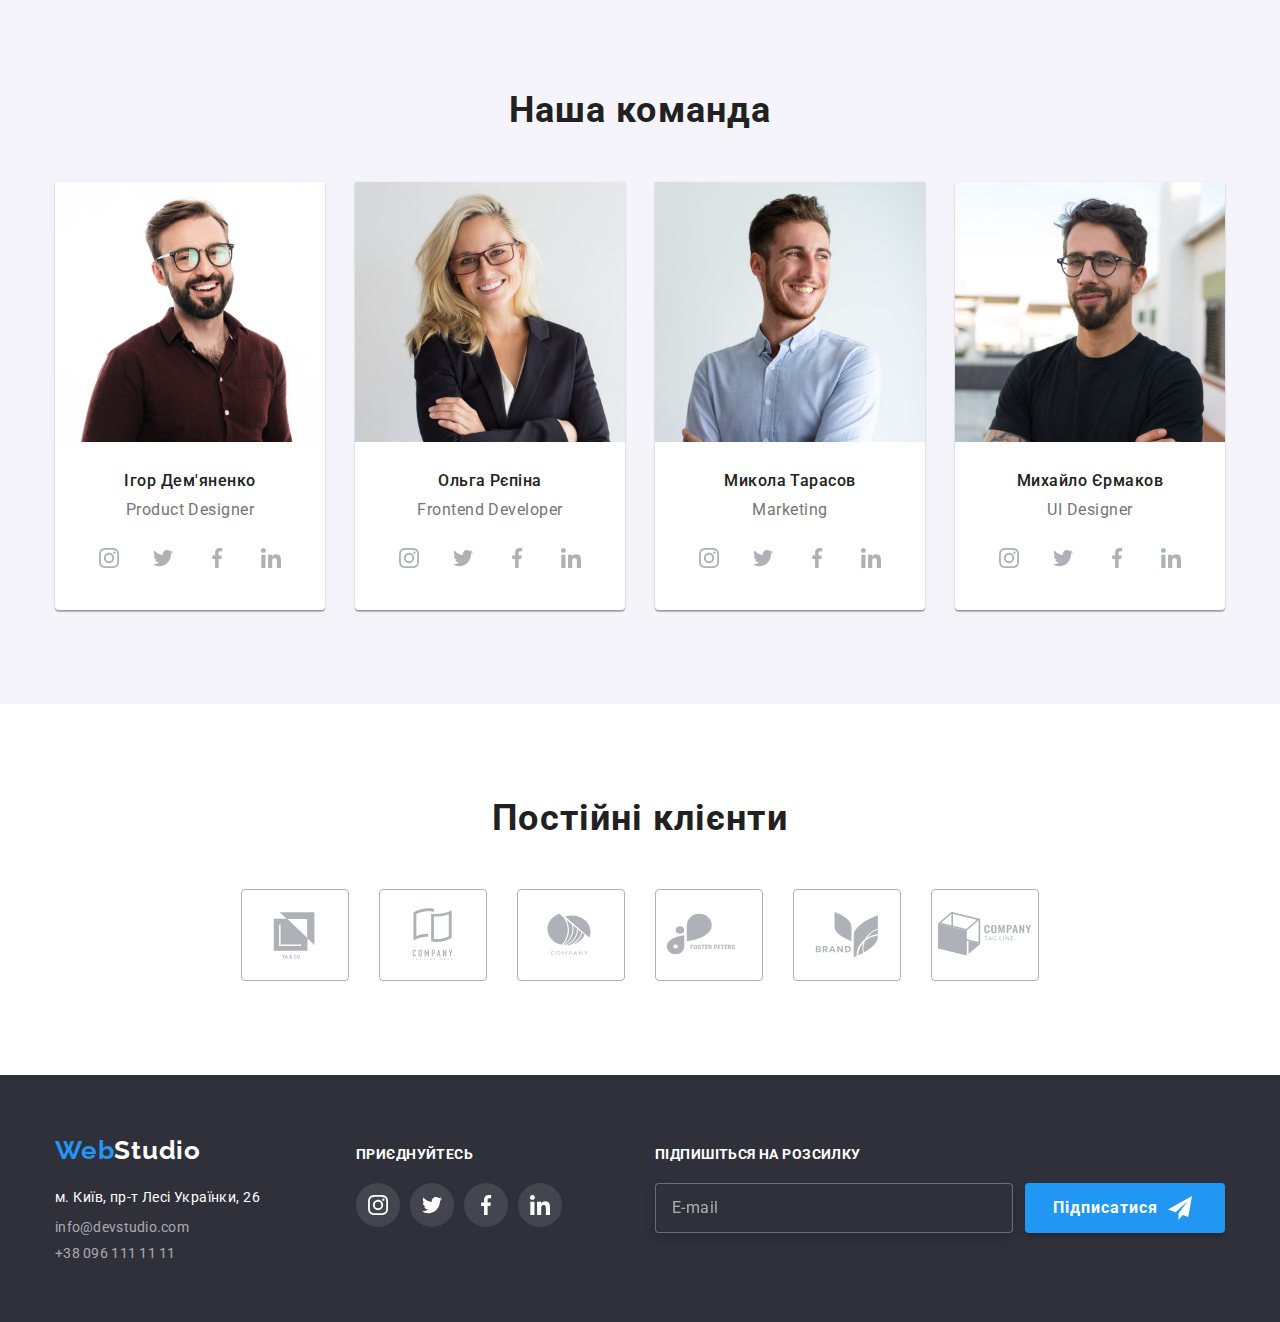
==== commit bffaf6e0: "Класи і блоки за методологією BEM" ====
--- a/index.html
+++ b/index.html
@@ -16,37 +16,40 @@
       href="https://cdnjs.cloudflare.com/ajax/libs/modern-normalize/1.1.0/modern-normalize.min.css"
     />
     <link rel="stylesheet" href="./css/styles.css" />
+    <link rel="stylesheet" href="./css/main.min.css" />
   </head>
   <body class="page">
-    <header class="page-header">
+    <header class="header">
       <div class="container">
-        <div class="header-container">
-          <nav class="header-nav">
-            <a href="./index.html" class="logo link">Web<span class="logo-black">Studio</span></a>
-            <ul class="site-nav list">
-              <li class="site-nav-item">
-                <a href="./index.html" class="site-nav-link current">Студія</a>
+        <div class="page-header">
+          <nav class="page-header__nav">
+            <a href="./index.html" class="link logo">Web<span class="logo__text">Studio</span></a>
+            <ul class="page-header__list list">
+              <li class="page-header__item">
+                <a href="./index.html" class="page-header__link page-header__link--current"
+                  >Студія</a
+                >
               </li>
-              <li class="site-nav-item">
-                <a href="./portfolio.html" class="site-nav-link">Портфоліо</a>
+              <li class="page-header__item">
+                <a href="./portfolio.html" class="page-header__link">Портфоліо</a>
               </li>
-              <li class="site-nav-item">
-                <a href="" class="site-nav-link">Контакти</a>
+              <li class="page-header__item">
+                <a href="" class="page-header__link">Контакти</a>
               </li>
             </ul>
           </nav>
           <ul class="contact list">
-            <li class="contact-item">
-              <a href="mailto:info@devstudio.com" class="contact-link">
-                <svg class="contact-icon" width="16px" height="12px">
+            <li class="contact__item">
+              <a href="mailto:info@devstudio.com" class="contact__link">
+                <svg class="contact__icon" width="16px" height="12px">
                   <use href="./images/icons.svg#icon-envelope"></use>
                 </svg>
                 info@devstudio.com
               </a>
             </li>
-            <li class="contact-item">
-              <a href="tel:+380961111111" class="contact-link">
-                <svg class="contact-icon" width="10px" height="16px">
+            <li class="contact__item">
+              <a href="tel:+380961111111" class="contact__link">
+                <svg class="contact__icon" width="10px" height="16px">
                   <use href="./images/icons.svg#icon-smartphone"></use>
                 </svg>
                 +38 096 111 11 11</a
@@ -58,127 +61,127 @@
     </header>
     <main>
       <section class="section-hero">
-        <div class="container">
-          <h1 class="hero-title">Ефективні рішення для вашого бізнесу</h1>
+        <div class="container hero">
+          <h1 class="hero__title">Ефективні рішення для вашого бізнесу</h1>
           <button type="button" class="button-primary" data-modal-open>Замовити послугу</button>
         </div>
       </section>
       <section class="section">
         <div class="container">
           <h2 class="visually-hidden">Наші переваги</h2>
-          <ul class="list preferecces-list">
-            <li class="preferences-item">
-              <div class="preferences-item-img">
+          <ul class="advantage list">
+            <li class="advantage__item">
+              <div class="advantage__img">
                 <svg width="70" height="70">
                   <use href="./images/icons.svg#icon-antenna"></use>
                 </svg>
               </div>
-              <h3 class="preferences-title">Увага до деталей</h3>
-              <p class="preferences-text">
+              <h3 class="advantage__title">Увага до деталей</h3>
+              <p class="advantage__text">
                 Ідейні міркування, і навіть початок повсякденної роботи з формування позиції.
               </p>
             </li>
-            <li class="preferences-item">
-              <div class="preferences-item-img">
+            <li class="advantage__item">
+              <div class="advantage__img">
                 <svg width="70" height="70">
                   <use href="./images/icons.svg#icon-clock"></use>
                 </svg>
               </div>
-              <h3 class="preferences-title">Пунктуальність</h3>
-              <p class="preferences-text">
+              <h3 class="advantage__title">Пунктуальність</h3>
+              <p class="advantage__text">
                 Завдання організації, особливо рамки і місце навчання кадрів тягне у себе.
               </p>
             </li>
-            <li class="preferences-item">
-              <div class="preferences-item-img">
+            <li class="advantage__item">
+              <div class="advantage__img">
                 <svg width="70" height="70">
                   <use href="./images/icons.svg#icon-diagram"></use>
                 </svg>
               </div>
-              <h3 class="preferences-title">Планування</h3>
-              <p class="preferences-text">
+              <h3 class="advantage__title">Планування</h3>
+              <p class="advantage__text">
                 Так само консультація з широким активом значною мірою зумовлює.
               </p>
             </li>
-            <li class="preferences-item">
-              <div class="preferences-item-img">
+            <li class="advantage__item">
+              <div class="advantage__img">
                 <svg width="70" height="70">
                   <use href="./images/icons.svg#icon-astronaut"></use>
                 </svg>
               </div>
-              <h3 class="preferences-title">Сучасні технології</h3>
-              <p class="preferences-text">
+              <h3 class="advantage__title">Сучасні технології</h3>
+              <p class="advantage__text">
                 Значимість цих проблем настільки очевидна, що реалізація планових завдань.
               </p>
             </li>
           </ul>
         </div>
       </section>
-      <section class="section section-work">
-        <div class="container">
-          <h2 class="work-header">Чим ми займаємося</h2>
-          <ul class="list list-work">
-            <li class="work-item">
-              <h3 class="work-item-title">Десктопні додатки</h3>
+      <section class="section work">
+        <div class="container work__container">
+          <h2 class="work__header">Чим ми займаємося</h2>
+          <ul class="list work__list">
+            <li class="work__item">
+              <h3 class="work__title">Десктопні додатки</h3>
               <img
                 src="./images/writting_code.jpg"
                 alt="Руки друкують код на клавіатурі з планшетом"
                 width="370"
               />
             </li>
-            <li class="work-item">
-              <h3 class="work-item-title">Мобільні додатки</h3>
+            <li class="work__item">
+              <h3 class="work__title">Мобільні додатки</h3>
               <img
                 src="./images/design_layout.jpg"
                 alt="Вибір дизайну макета для смартфона"
                 width="370"
               />
             </li>
-            <li class="work-item">
-              <h3 class="work-item-title">Дизайнерські рішення</h3>
+            <li class="work__item">
+              <h3 class="work__title">Дизайнерські рішення</h3>
               <img src="./images/color_choice.jpg" alt="Вибір кольору на планшеті" width="370" />
             </li>
           </ul>
         </div>
       </section>
-      <section class="section section-team">
-        <div class="container">
-          <h2 class="team-header">Наша команда</h2>
-          <ul class="list team-list">
-            <li class="team-item">
+      <section class="section team">
+        <div class="container team__container">
+          <h2 class="team__header">Наша команда</h2>
+          <ul class="list team__list">
+            <li class="team__element">
               <img
-                class="image-team"
+                class="team__image"
                 src="./images/product_designer.jpg"
                 alt="Дизайнер продукту"
                 width="270"
               />
-              <div class="team-content">
-                <h3 class="team-title">Ігор Дем'яненко</h3>
-                <p class="team-text" lang="en">Product Designer</p>
-                <ul class="list team-social-list">
-                  <li class="team-social-item">
-                    <a class="link team-social-link" href=""
+              <div class="team__content">
+                <h3 class="team__name">Ігор Дем'яненко</h3>
+                <p class="team__text" lang="en">Product Designer</p>
+                <ul class="list team__social-list">
+                  <li class="team__social-item">
+                    <a class="link team__social-link" href=""
                       ><svg width="20" height="20">
                         <use href="./images/icons.svg#icon-instagram"></use>
                       </svg>
                     </a>
                   </li>
-                  <li class="team-social-item">
-                    <a class="link team-social-link" href="">
+                  <li class="team__social-item">
+                    <a class="link team__social-link" href="">
                       <svg width="20" height="20">
                         <use href="./images/icons.svg#icon-twitter"></use>
                       </svg>
                     </a>
                   </li>
-                  <li class="team-social-item">
-                    <a class="link team-social-link" href="">
+                  <li class="team__social-item">
+                    <a class="link team__social-link" href="">
                       <svg width="20" height="20">
                         <use href="./images/icons.svg#icon-facebook"></use>
                       </svg>
                     </a>
                   </li>
-                  <li class="team-social-item">
-                    <a class="link team-social-link" href="">
+                  <li class="team__social-item">
+                    <a class="link team__social-link" href="">
                       <svg width="20" height="20">
                         <use href="./images/icons.svg#icon-linkedin"></use>
                       </svg>
@@ -187,40 +190,40 @@
                 </ul>
               </div>
             </li>
-            <li class="team-item">
+            <li class="team__element">
               <img
-                class="image-team"
+                class="team__image"
                 src="./images/frontend_developer.jpg"
                 alt="Фронтенд розробник"
                 width="270"
               />
-              <div class="team-content">
-                <h3 class="team-title">Ольга Рєпіна</h3>
-                <p class="team-text" lang="en">Frontend Developer</p>
-                <ul class="list team-social-list">
-                  <li class="team-social-item">
-                    <a class="link team-social-link" href=""
+              <div class="team__content">
+                <h3 class="team__name">Ольга Рєпіна</h3>
+                <p class="team__text" lang="en">Frontend Developer</p>
+                <ul class="list team__social-list">
+                  <li class="team__social-item">
+                    <a class="link team__social-link" href=""
                       ><svg width="20" height="20">
                         <use href="./images/icons.svg#icon-instagram"></use>
                       </svg>
                     </a>
                   </li>
-                  <li class="team-social-item">
-                    <a class="link team-social-link" href="">
+                  <li class="team__social-item">
+                    <a class="link team__social-link" href="">
                       <svg width="20" height="20">
                         <use href="./images/icons.svg#icon-twitter"></use>
                       </svg>
                     </a>
                   </li>
-                  <li class="team-social-item">
-                    <a class="link team-social-link" href="">
+                  <li class="team__social-item">
+                    <a class="link team__social-link" href="">
                       <svg width="20" height="20">
                         <use href="./images/icons.svg#icon-facebook"></use>
                       </svg>
                     </a>
                   </li>
-                  <li class="team-social-item">
-                    <a class="link team-social-link" href="">
+                  <li class="team__social-item">
+                    <a class="link team__social-link" href="">
                       <svg width="20" height="20">
                         <use href="./images/icons.svg#icon-linkedin"></use>
                       </svg>
@@ -229,35 +232,35 @@
                 </ul>
               </div>
             </li>
-            <li class="team-item">
-              <img class="image-team" src="./images/marketing.jpg" alt="Маркетолог" width="270" />
-              <div class="team-content">
-                <h3 class="team-title">Микола Тарасов</h3>
-                <p class="team-text" lang="en">Marketing</p>
-                <ul class="list team-social-list">
-                  <li class="team-social-item">
-                    <a class="link team-social-link" href=""
+            <li class="team__element">
+              <img class="team__image" src="./images/marketing.jpg" alt="Маркетолог" width="270" />
+              <div class="team__content">
+                <h3 class="team__name">Микола Тарасов</h3>
+                <p class="team__text" lang="en">Marketing</p>
+                <ul class="list team__social-list">
+                  <li class="team__social-item">
+                    <a class="link team__social-link" href=""
                       ><svg width="20" height="20">
                         <use href="./images/icons.svg#icon-instagram"></use>
                       </svg>
                     </a>
                   </li>
-                  <li class="team-social-item">
-                    <a class="link team-social-link" href="">
+                  <li class="team__social-item">
+                    <a class="link team__social-link" href="">
                       <svg width="20" height="20">
                         <use href="./images/icons.svg#icon-twitter"></use>
                       </svg>
                     </a>
                   </li>
-                  <li class="team-social-item">
-                    <a class="link team-social-link" href="">
+                  <li class="team__social-item">
+                    <a class="link team__social-link" href="">
                       <svg width="20" height="20">
                         <use href="./images/icons.svg#icon-facebook"></use>
                       </svg>
                     </a>
                   </li>
-                  <li class="team-social-item">
-                    <a class="link team-social-link" href="">
+                  <li class="team__social-item">
+                    <a class="link team__social-link" href="">
                       <svg width="20" height="20">
                         <use href="./images/icons.svg#icon-linkedin"></use>
                       </svg>
@@ -266,40 +269,40 @@
                 </ul>
               </div>
             </li>
-            <li class="team-item">
+            <li class="team__element">
               <img
-                class="image-team"
+                class="team__image"
                 src="./images/ui_designer.jpg"
                 alt="дизайнер інтерфейсу"
                 width="270"
               />
-              <div class="team-content">
-                <h3 class="team-title">Михайло Єрмаков</h3>
-                <p class="team-text" lang="en">UI Designer</p>
-                <ul class="list team-social-list">
-                  <li class="team-social-item">
-                    <a class="link team-social-link" href=""
+              <div class="team__content">
+                <h3 class="team__name">Михайло Єрмаков</h3>
+                <p class="team__text" lang="en">UI Designer</p>
+                <ul class="list team__social-list">
+                  <li class="team__social-item">
+                    <a class="link team__social-link" href=""
                       ><svg width="20" height="20">
                         <use href="./images/icons.svg#icon-instagram"></use>
                       </svg>
                     </a>
                   </li>
-                  <li class="team-social-item">
-                    <a class="link team-social-link" href="">
+                  <li class="team__social-item">
+                    <a class="link team__social-link" href="">
                       <svg width="20" height="20">
                         <use href="./images/icons.svg#icon-twitter"></use>
                       </svg>
                     </a>
                   </li>
-                  <li class="team-social-item">
-                    <a class="link team-social-link" href="">
+                  <li class="team__social-item">
+                    <a class="link team__social-link" href="">
                       <svg width="20" height="20">
                         <use href="./images/icons.svg#icon-facebook"></use>
                       </svg>
                     </a>
                   </li>
-                  <li class="team-social-item">
-                    <a class="link team-social-link" href="">
+                  <li class="team__social-item">
+                    <a class="link team__social-link" href="">
                       <svg width="20" height="20">
                         <use href="./images/icons.svg#icon-linkedin"></use>
                       </svg>
@@ -311,47 +314,47 @@
           </ul>
         </div>
       </section>
-      <section class="section">
-        <div class="container">
-          <h2 class="clients-header">Постійні клієнти</h2>
-          <ul class="list list-clients">
-            <li class="item-clients">
-              <a class="link link-clients" href="">
+      <section class="section clients">
+        <div class="container clients__container">
+          <h2 class="clients__header">Постійні клієнти</h2>
+          <ul class="list clients__list">
+            <li class="clients__item">
+              <a class="link clients__link" href="">
                 <svg width="106" height="60">
                   <use href="./images/icons.svg#icon-logo-yaco"></use>
                 </svg>
               </a>
             </li>
-            <li class="item-clients">
-              <a class="link link-clients" href="">
+            <li class="clients__item">
+              <a class="link clients__link" href="">
                 <svg width="106" height="60">
                   <use href="./images/icons.svg#icon-logo-tag-line-here"></use>
                 </svg>
               </a>
             </li>
-            <li class="item-clients">
-              <a class="link link-clients" href="">
+            <li class="clients__item">
+              <a class="link clients__link" href="">
                 <svg width="106" height="60">
                   <use href="./images/icons.svg#icon-logo-company"></use>
                 </svg>
               </a>
             </li>
-            <li class="item-clients">
-              <a class="link link-clients" href="">
+            <li class="clients__item">
+              <a class="link clients__link" href="">
                 <svg width="106" height="60">
                   <use href="./images/icons.svg#icon-logo-foster-peters"></use>
                 </svg>
               </a>
             </li>
-            <li class="item-clients">
-              <a class="link link-clients" href="">
+            <li class="clients__item">
+              <a class="link clients__link" href="">
                 <svg width="106" height="60">
                   <use href="./images/icons.svg#icon-logo-brand"></use>
                 </svg>
               </a>
             </li>
-            <li class="item-clients">
-              <a class="link link-clients" href="">
+            <li class="clients__item">
+              <a class="link clients__link" href="">
                 <svg width="106" height="60">
                   <use href="./images/icons.svg#icon-logo-tag-line"></use>
                 </svg>
@@ -361,61 +364,60 @@
         </div>
       </section>
     </main>
-
     <footer class="footer">
-      <div class="container footer-container">
-        <div class="footer-contact">
-          <a href="./index.html" class="logo link logo-footer"
-            >Web<span class="logo-white">Studio</span></a
+      <div class="container footer__container">
+        <div class="footer__contact">
+          <a href="./index.html" class="link logo footer-logo"
+            >Web<span class="footer-logo__text">Studio</span></a
           >
           <address>
-            <ul class="list-address">
-              <li class="list-address-item">
+            <ul class="footer__list-address">
+              <li class="footer__address-item">
                 <a
                   href="https://bit.ly/3xHQmJ1"
                   target="_blank"
                   rel="noopener noreferrer nofollow"
-                  class="address-link"
+                  class="footer__address-link"
                   >м. Київ, пр-т Лесі Українки, 26</a
                 >
               </li>
-              <li class="list-address-item">
-                <a href="mailto:info@devstudio.com" class="contact-link-footer"
+              <li class="footer__address-item">
+                <a href="mailto:info@devstudio.com" class="footer__contact-link"
                   >info@devstudio.com</a
                 >
               </li>
-              <li class="list-address-item">
-                <a href="tel:+380961111111" class="contact-link-footer">+38 096 111 11 11</a>
+              <li class="footer__address-item">
+                <a href="tel:+380961111111" class="footer__contact-link">+38 096 111 11 11</a>
               </li>
             </ul>
           </address>
         </div>
         <div class="footer-social">
-          <p class="footer-header">Приєднуйтесь</p>
-          <ul class="list footer-social-list">
-            <li class="footer-social-item">
-              <a class="link footer-social-link" href=""
+          <p class="footer-social__title">Приєднуйтесь</p>
+          <ul class="list footer-social__list">
+            <li class="footer-social__item">
+              <a class="link footer-social__link" href=""
                 ><svg width="20" height="20">
                   <use href="./images/icons.svg#icon-instagram"></use>
                 </svg>
               </a>
             </li>
-            <li class="footer-social-item">
-              <a class="link footer-social-link" href="">
+            <li class="footer-social__item">
+              <a class="link footer-social__link" href="">
                 <svg width="20" height="20">
                   <use href="./images/icons.svg#icon-twitter"></use>
                 </svg>
               </a>
             </li>
-            <li class="footer-social-item">
-              <a class="link footer-social-link" href="">
+            <li class="footer-social__item">
+              <a class="link footer-social__link" href="">
                 <svg width="20" height="20">
                   <use href="./images/icons.svg#icon-facebook"></use>
                 </svg>
               </a>
             </li>
-            <li class="footer-social-item">
-              <a class="link footer-social-link" href="">
+            <li class="footer-social__item">
+              <a class="link footer-social__link" href="">
                 <svg width="20" height="20">
                   <use href="./images/icons.svg#icon-linkedin"></use>
                 </svg>
@@ -424,18 +426,18 @@
           </ul>
         </div>
         <div class="footer-form">
-          <p class="footer-form-header">Підпишіться на розсилку</p>
-          <form class="footer-form-mail" name="footer-form">
+          <p class="footer-form__title">Підпишіться на розсилку</p>
+          <form class="footer-form__mail" name="footer-form">
             <input
-              class="footer-form-input"
+              class="footer-form__input"
               id="email-name"
               type="email"
               name="email-name"
               placeholder="E-mail"
             />
-            <button class="footer-form-button" type="submit">
+            <button class="footer-form__button" type="submit">
               Підписатися
-              <svg class="icon-footer-form-button" width="24" height="24">
+              <svg class="footer-form__icon" width="24" height="24">
                 <use href="./images/icons.svg#icon-send"></use>
               </svg>
             </button>
@@ -446,61 +448,61 @@
     <!-- modal -->
     <div class="backdrop is-hidden" data-modal>
       <div class="modal">
-        <div class="button-close-style">
-          <button type="button" class="button-close" data-modal-close>
+        <div class="button-close">
+          <button type="button" class="button-close__style" data-modal-close>
             <svg width="11" height="11">
               <use href="./images/icons.svg#icon-close"></use>
             </svg>
           </button>
         </div>
-        <h2 class="header-contact-form">Залиште свої дані, ми вам передзвонимо</h2>
+        <h2 class="modal__title">Залиште свої дані, ми вам передзвонимо</h2>
         <form name="contact-form">
-          <label class="form-label" for="person-name">Ім'я</label>
-          <div class="form-control">
-            <input class="form-input" id="person-name" type="text" name="person-name" />
-            <svg class="form-icon" width="18" height="18">
+          <label class="contact-form__label" for="person-name">Ім'я</label>
+          <div class="contact-form__control">
+            <input class="contact-form__input" id="person-name" type="text" name="person-name" />
+            <svg class="contact-form__icon" width="18" height="18">
               <use href="./images/icons.svg#icon-person"></use>
             </svg>
           </div>
 
-          <label class="form-label" for="person-phone">Телефон</label>
-          <div class="form-control">
-            <input class="form-input" id="person-phone" type="tel" name="person-phone" />
-            <svg class="form-icon" width="18" height="18">
+          <label class="contact-form__label" for="person-phone">Телефон</label>
+          <div class="contact-form__control">
+            <input class="contact-form__input" id="person-phone" type="tel" name="person-phone" />
+            <svg class="contact-form__icon" width="18" height="18">
               <use href="./images/icons.svg#icon-phone"></use>
             </svg>
           </div>
 
-          <label class="form-label" for="person-mail">Пошта</label>
-          <div class="form-control">
-            <input class="form-input" id="person-mail" type="email" name="person-mail" />
-            <svg class="form-icon" width="18" height="18">
+          <label class="contact-form__label" for="person-mail">Пошта</label>
+          <div class="contact-form__control">
+            <input class="contact-form__input" id="person-mail" type="email" name="person-mail" />
+            <svg class="contact-form__icon" width="18" height="18">
               <use href="./images/icons.svg#icon-mail"></use>
             </svg>
           </div>
 
-          <label class="form-label" for="person-comment">Коментар</label>
+          <label class="contact-form__label" for="person-comment">Коментар</label>
           <textarea
-            class="form-textarea"
+            class="contact-form__textarea"
             id="person-comment"
             name="person-comment"
             placeholder="Введіть текст"
           ></textarea>
 
-          <label class="checkbox-label">
+          <label class="checkbox">
             <input
-              class="checkbox-input visually-hidden"
+              class="checkbox__input visually-hidden"
               type="checkbox"
               name="accept"
               value="accept"
             />
-            <svg class="checkbox-icon" width="16" height="15">
+            <svg class="checkbox__icon" width="16" height="15">
               <use href="./images/icons.svg#icon-check"></use>
             </svg>
             Погоджуюся з розсилкою та приймаю
-            <a class="link checkbox-label-link" href="#">Умови договору</a>
+            <a class="link checkbox__label-link" href="#">Умови договору</a>
           </label>
-          <button class="form-button" type="submit">Відправити</button>
+          <button class="contact-form__button" type="submit">Відправити</button>
         </form>
       </div>
     </div>
--- a/css/styles.css
+++ b/css/styles.css
@@ -58,32 +58,36 @@
   line-height: 1.19;
   letter-spacing: 0.03em;
 }
-.logo-black {
+.logo__text {
   color: var(--primary-black-color);
 }
-.logo-white {
+.footer-logo {
+  display: block;
+  margin-bottom: 20px;
+}
+.footer-logo__text {
   color: var(--primary-white-color);
 }
 /* end Logo */
 /* header */
+.header {
+  border-bottom: 1px solid #ececec;
+}
 .page-header {
-  border-bottom: 1px solid #ececec;
-}
-.header-container {
   display: flex;
   justify-content: space-between;
   align-items: center;
 }
-.header-nav {
+.page-header__nav {
   display: flex;
   align-items: center;
   gap: 93px;
 }
-.site-nav {
+.page-header__list {
   display: flex;
   gap: 50px;
 }
-.site-nav-link {
+.page-header__link {
   position: relative;
   display: block;
   padding: 32px 0;
@@ -97,14 +101,14 @@
   transition-duration: 250ms;
   transition-timing-function: cubic-bezier(0.4, 0, 0.2, 1);
 }
-.site-nav-link:hover,
-.site-nav-link:focus {
+.page-header__link:hover,
+.page-header__link:focus {
   color: var(--focus-color);
 }
-.site-nav-link.current {
+.page-header__link--current {
   color: var(--focus-color);
 }
-.current::after {
+.page-header__link--current::after {
   position: absolute;
   width: 100%;
   height: 4px;
@@ -119,7 +123,7 @@
   align-items: center;
   gap: 50px;
 }
-.contact-link {
+.contact__link {
   display: flex;
   gap: 10px;
   padding: 32px 0;
@@ -135,15 +139,17 @@
   transition-duration: 250ms;
   transition-timing-function: cubic-bezier(0.4, 0, 0.2, 1);
 }
-.contact-icon {
+.contact__icon {
   fill: currentColor;
 }
-.contact-link:hover,
-.contact-link:focus {
+.contact__link:hover,
+.contact__link:focus {
   color: var(--focus-color);
 }
 /* end header */
 /* styles index.html */
+
+/* hero  */
 .section-hero {
   background-color: var(--primary-background-color);
   margin-left: auto;
@@ -156,7 +162,7 @@
   background-repeat: no-repeat;
   background-position: center;
 }
-.hero-title {
+.hero__title {
   max-width: 696px;
   margin-left: auto;
   margin-right: auto;
@@ -194,12 +200,14 @@
   box-shadow: var(--shadow-button-primary);
   border-radius: 4px;
 }
-.preferecces-list {
+
+/* advantage  */
+.advantage {
   display: flex;
   flex-basis: calc((100% - 90px) / 4);
   gap: 30px;
 }
-.preferences-item-img {
+.advantage__img {
   display: flex;
   align-items: center;
   justify-content: center;
@@ -209,7 +217,7 @@
   background-color: var(--secondary-background-color);
   border-radius: 4px;
 }
-.preferences-title {
+.advantage__title {
   margin-bottom: 10px;
 
   color: var(--title-text-color);
@@ -219,14 +227,16 @@
   letter-spacing: 0.03em;
   text-transform: uppercase;
 }
-.preferences-text {
+.advantage__text {
   line-height: 1.71;
   letter-spacing: 0.03em;
 }
-.section-work {
+
+/* work-section */
+.work {
   padding-top: 0;
 }
-.work-header {
+.work__header {
   margin-bottom: 50px;
 
   color: var(--title-text-color);
@@ -236,15 +246,15 @@
   letter-spacing: 0.03em;
   text-align: center;
 }
-.list-work {
+.work__list {
   display: flex;
   flex-basis: calc((100% - 60px) / 3);
   gap: 30px;
 }
-.work-item {
+.work__item {
   position: relative;
 }
-.work-item-title {
+.work__title {
   position: absolute;
   width: 100%;
   height: 70px;
@@ -262,10 +272,11 @@
   background-color: rgba(47, 48, 58, 0.8);
 }
 
-.section-team {
+/* section-team  */
+.team {
   background-color: var(--secondary-background-color);
 }
-.team-header {
+.team__header {
   margin-bottom: 50px;
 
   color: var(--title-text-color);
@@ -275,22 +286,22 @@
   letter-spacing: 0.03em;
   text-align: center;
 }
-.team-list {
+.team__list {
   display: flex;
   flex-basis: calc((100% - 90px) / 4);
   gap: 30px;
 }
-.team-item {
+.team__element {
   background-color: var(--primary-white-color);
   box-shadow: 0px 1px 3px rgba(0, 0, 0, 0.12), 0px 1px 1px rgba(0, 0, 0, 0.14),
     0px 2px 1px rgba(0, 0, 0, 0.2);
   border-radius: 0px 0px 4px 4px;
 }
-.team-content {
+.team__content {
   padding: 30px 0;
   text-align: center;
 }
-.team-title {
+.team__name {
   margin-bottom: 10px;
 
   color: var(--title-text-color);
@@ -299,23 +310,23 @@
   line-height: 1.18;
   letter-spacing: 0.03em;
 }
-.team-text {
+.team__text {
   font-size: 16px;
   line-height: 1.18;
   letter-spacing: 0.03em;
 }
-.team-social-list {
+.team__social-list {
   display: flex;
   align-items: center;
   justify-content: center;
   gap: 10px;
   margin-top: 16px;
 }
-.team-social-item {
+.team__social-item {
   width: 44px;
   height: 44px;
 }
-.team-social-link {
+.team__social-link {
   display: flex;
   align-items: center;
   justify-content: center;
@@ -327,12 +338,14 @@
   transition-duration: 250ms;
   transition-timing-function: cubic-bezier(0.4, 0, 0.2, 1);
 }
-.team-social-link:hover,
-.team-social-link:focus {
+.team__social-link:hover,
+.team__social-link:focus {
   fill: var(--primary-white-color);
   background-color: var(--focus-color);
 }
-.clients-header {
+
+/* clients  */
+.clients__header {
   margin-bottom: 50px;
   color: var(--title-text-color);
   font-weight: 700;
@@ -341,17 +354,17 @@
   letter-spacing: 0.03em;
   text-align: center;
 }
-.list-clients {
+.clients__list {
   display: flex;
   align-items: center;
   justify-content: center;
   gap: 30px;
 }
-.item-clients {
+.clients__item {
   width: calc((100%-150) / 6);
   height: 92px;
 }
-.link-clients {
+.clients__link {
   display: flex;
   align-items: center;
   justify-content: center;
@@ -364,21 +377,21 @@
   transition-duration: 250ms;
   transition-timing-function: cubic-bezier(0.4, 0, 0.2, 1);
 }
-.link-clients:hover,
-.link-clients:focus {
+.clients__link:hover,
+.clients__link:focus {
   fill: var(--focus-color);
   border: 1px solid var(--focus-color);
   border-radius: 4px;
 }
 /* end styles index.html */
 /* styles portfolio.html */
-.button-list {
+.filter {
   display: flex;
   justify-content: center;
   gap: 8px;
   margin-bottom: 50px;
 }
-.button-item {
+.filter__button {
   padding: 6px 22px;
 
   color: var(--title-text-color);
@@ -395,8 +408,8 @@
   transition-duration: 250ms;
   transition-timing-function: cubic-bezier(0.4, 0, 0.2, 1);
 }
-.button-item:hover,
-.button-item:focus {
+.filter__button:hover,
+.filter__button:focus {
   background-color: var(--focus-color);
   color: var(--primary-white-color);
   font-weight: 500;
@@ -407,38 +420,38 @@
     0px 2px 2px rgba(0, 0, 0, 0.12);
   border-radius: 4px;
 }
-.portfolio-list {
+.portfolio {
   display: flex;
   flex-wrap: wrap;
 }
 
-.portfolio-item {
+.portfolio__item {
   margin-right: 30px;
   margin-bottom: 30px;
 }
-.portfolio-item:nth-child(3n) {
+.portfolio__item:nth-child(3n) {
   margin-right: 0;
 }
-.portfolio-item:nth-last-child(-n + 3) {
+.portfolio__item:nth-last-child(-n + 3) {
   margin-bottom: 0;
 }
-.portfolio-link {
+.portfolio__link {
   position: relative;
   transition-property: box-shadow;
   transition-duration: 250ms;
   transition-timing-function: cubic-bezier(0.4, 0, 0.2, 1);
 }
-.portfolio-link:hover,
-.portfolio-link:focus {
+.portfolio__link:hover,
+.portfolio__link:focus {
   display: block;
   box-shadow: 0px 1px 1px rgba(0, 0, 0, 0.12), 0px 4px 4px rgba(0, 0, 0, 0.06),
     1px 4px 6px rgba(0, 0, 0, 0.16);
 }
-.card-thumb {
+.card {
   position: relative;
   overflow: hidden;
 }
-.card-overlay {
+.card__overlay {
   position: absolute;
   top: 0;
   left: 0;
@@ -452,24 +465,24 @@
   transition-duration: 250ms;
   transition-timing-function: cubic-bezier(0.4, 0, 0.2, 1);
 }
-.portfolio-link:hover .card-overlay,
-.portfolio-link:focus .card-overlay {
+.portfolio__link:hover .card__overlay,
+.portfolio__link:focus .card__overlay {
   transform: translateY(0);
   opacity: 1;
 }
-.card-description {
+.card__description {
   padding: 63px 24px;
   font-size: 18px;
   line-height: 1.56;
   letter-spacing: 0.03em;
   color: var(--primary-white-color);
 }
-.portfolio-content {
+.card__content {
   padding: 20px 24px;
   border: 1px solid #eeeeee;
   border-top: none;
 }
-.portfolio-title {
+.card__title {
   margin-bottom: 4px;
 
   color: var(--title-text-color);
@@ -478,7 +491,7 @@
   line-height: 2;
   letter-spacing: 0.06em;
 }
-.portfolio-text {
+.card__text {
   color: var(--primary-text-color);
   font-size: 16px;
   line-height: 1.88;
@@ -490,34 +503,31 @@
   background-color: var(--primary-background-color);
   padding: 60px 0;
 }
-.footer-container {
+.footer__container {
   display: flex;
   align-items: baseline;
 }
-.footer-contact {
+.footer__contact {
   margin-right: 70px;
-}
-.list-address {
+  flex-grow: 1;
+}
+.footer__list-address {
   font-style: normal;
   list-style: none;
 }
-.logo-footer {
-  display: block;
-  margin-bottom: 20px;
-}
-.address-link {
+.footer__address-item {
+  margin-bottom: 9px;
+}
+.footer__address-item:last-child {
+  margin-bottom: 0;
+}
+.footer__address-link {
   color: var(--primary-white-color);
   line-height: 1.71;
   letter-spacing: 0.03em;
   text-decoration: none;
 }
-.list-address-item {
-  margin-bottom: 9px;
-}
-.list-address-item:last-child {
-  margin-bottom: 0;
-}
-.contact-link-footer {
+.footer__contact-link {
   color: var(--translucent-black-color);
   line-height: 1.14;
   letter-spacing: 0.02em;
@@ -526,15 +536,14 @@
   transition-duration: 250ms;
   transition-timing-function: cubic-bezier(0.4, 0, 0.2, 1);
 }
-.contact-link-footer:hover,
-.contact-link-footer:focus {
+.footer__contact-link:hover,
+.footer__contact-link:focus {
   color: var(--focus-color);
 }
 .footer-social {
   margin-right: 93px;
-  flex-grow: 1;
-}
-.footer-header {
+}
+.footer-social__title {
   margin-bottom: 20px;
 
   font-weight: 700;
@@ -544,16 +553,16 @@
   text-transform: uppercase;
   color: var(--primary-white-color);
 }
-.footer-social-list {
+.footer-social__list {
   display: flex;
   align-items: center;
   gap: 10px;
 }
-.footer-social-item {
+.footer-social__item {
   width: 44px;
   height: 44px;
 }
-.footer-social-link {
+.footer-social__link {
   display: flex;
   align-items: center;
   justify-content: center;
@@ -566,13 +575,13 @@
   transition-duration: 250ms;
   transition-timing-function: cubic-bezier(0.4, 0, 0.2, 1);
 }
-.footer-social-link:hover,
-.footer-social-link:focus {
+.footer-social__link:hover,
+.footer-social__link:focus {
   fill: var(--primary-white-color);
   background-color: var(--focus-color);
 }
 /* footer-form */
-.footer-form-header {
+.footer-form__title {
   font-weight: 700;
   font-size: 14px;
   line-height: 1.14;
@@ -581,13 +590,13 @@
   color: var(--primary-white-color);
   margin-bottom: 20px;
 }
-.footer-form-mail {
+.footer-form__mail {
   display: flex;
   align-items: center;
   justify-content: flex-end;
   gap: 12px;
 }
-.footer-form-input {
+.footer-form__input {
   width: 358px;
   height: 50px;
   padding: 15px 16px;
@@ -597,14 +606,14 @@
   background-color: var(--primary-background-color);
   color: var(--primary-white-color);
 }
-.footer-form-input::placeholder {
+.footer-form__input::placeholder {
   font-weight: 400;
   font-size: 16px;
   line-height: 1.25;
   letter-spacing: 0.03em;
   color: var(--translucent-black-color);
 }
-.footer-form-button {
+.footer-form__button {
   display: flex;
   align-items: center;
   gap: 10px;
@@ -625,7 +634,7 @@
   line-height: 2.25;
   letter-spacing: 0.06em;
 }
-.icon-footer-form-button {
+.footer-form__icon {
   fill: var(--primary-white-color);
 }
 /* end footer */
@@ -659,14 +668,14 @@
   border-radius: 4px;
   padding: 40px;
 }
-.button-close-style {
+.button-close {
   position: absolute;
   top: 8px;
   right: 8px;
   width: 30px;
   height: 30px;
 }
-.button-close {
+.button-close__style {
   display: flex;
   align-items: center;
   justify-content: center;
@@ -681,12 +690,12 @@
   transition-duration: 250ms;
   transition-timing-function: cubic-bezier(0.4, 0, 0.2, 1);
 }
-.button-close:hover,
-.button-close:focus {
+.button-close__style:hover,
+.button-close__style:focus {
   fill: var(--focus-color);
 }
 /* form-modal */
-.header-contact-form {
+.modal__title {
   color: var(--title-text-color);
   font-weight: 700;
   font-size: 20px;
@@ -695,7 +704,7 @@
   text-align: center;
   margin-bottom: 12px;
 }
-.form-label {
+.contact-form__label {
   display: block;
   font-weight: 400;
   font-size: 12px;
@@ -704,11 +713,11 @@
   color: var(--primary-text-color);
   margin-bottom: 4px;
 }
-.form-control {
+.contact-form__control {
   position: relative;
   margin-bottom: 10px;
 }
-.form-input {
+.contact-form__input {
   width: 100%;
   height: 40px;
   border: 1px solid var(--input-border);
@@ -721,10 +730,10 @@
   transition-duration: 250ms;
   transition-timing-function: cubic-bezier(0.4, 0, 0.2, 1);
 }
-.form-input:focus {
+.contact-form__input:focus {
   border-color: var(--focus-color);
 }
-.form-icon {
+.contact-form__icon {
   position: absolute;
   top: 50%;
   left: 12px;
@@ -735,10 +744,10 @@
   transition-duration: 250ms;
   transition-timing-function: cubic-bezier(0.4, 0, 0.2, 1);
 }
-.form-control:focus-within .form-icon {
+.contact-form__control:focus-within .contact-form__icon {
   fill: var(--focus-color);
 }
-.form-textarea {
+.contact-form__textarea {
   display: block;
   width: 100%;
   height: 120px;
@@ -753,14 +762,14 @@
   transition-duration: 250ms;
   transition-timing-function: cubic-bezier(0.4, 0, 0.2, 1);
 }
-.form-textarea::placeholder {
+.contact-form__textarea::placeholder {
   font-weight: 400;
   font-size: 12px;
   line-height: 1.16;
   letter-spacing: 0.01em;
   color: rgba(117, 117, 117, 0.5);
 }
-.form-textarea:focus {
+.contact-form__textarea:focus {
   border-color: var(--focus-color);
 }
 .visually-hidden {
@@ -775,7 +784,7 @@
   clip-path: inset(50%);
   margin: -1px;
 }
-.checkbox-label {
+.checkbox {
   display: flex;
   justify-content: center;
   align-items: center;
@@ -788,22 +797,22 @@
   color: var(--primary-text-color);
   fill: var(--primary-white-color);
 }
-.checkbox-label-link {
+.checkbox__label-link {
   color: var(--focus-color);
   text-decoration: underline;
 }
-.checkbox-icon {
+.checkbox__icon {
   border: 2px solid var(--title-text-color);
   border-radius: 2px;
   transition-property: border, background-color;
   transition-duration: 250ms;
   transition-timing-function: cubic-bezier(0.4, 0, 0.2, 1);
 }
-.checkbox-input:checked ~ .checkbox-icon {
+.checkbox__input:checked ~ .checkbox__icon {
   background-color: var(--focus-color);
   border: none;
 }
-.form-button {
+.contact-form__button {
   display: block;
   padding: 10px 52px;
   margin: 0 auto;
@@ -822,7 +831,7 @@
   transition-duration: 250ms;
   transition-timing-function: cubic-bezier(0.4, 0, 0.2, 1);
 }
-.form-button:hover,
-.form-button:focus {
+.contact-form__button:hover,
+.contact-form__button:focus {
   background-color: var(--button-form-color-hover);
 }
--- a/css/main.min.css
+++ b/css/main.min.css
@@ -0,0 +1 @@
+/*# sourceMappingURL=main.min.css.map */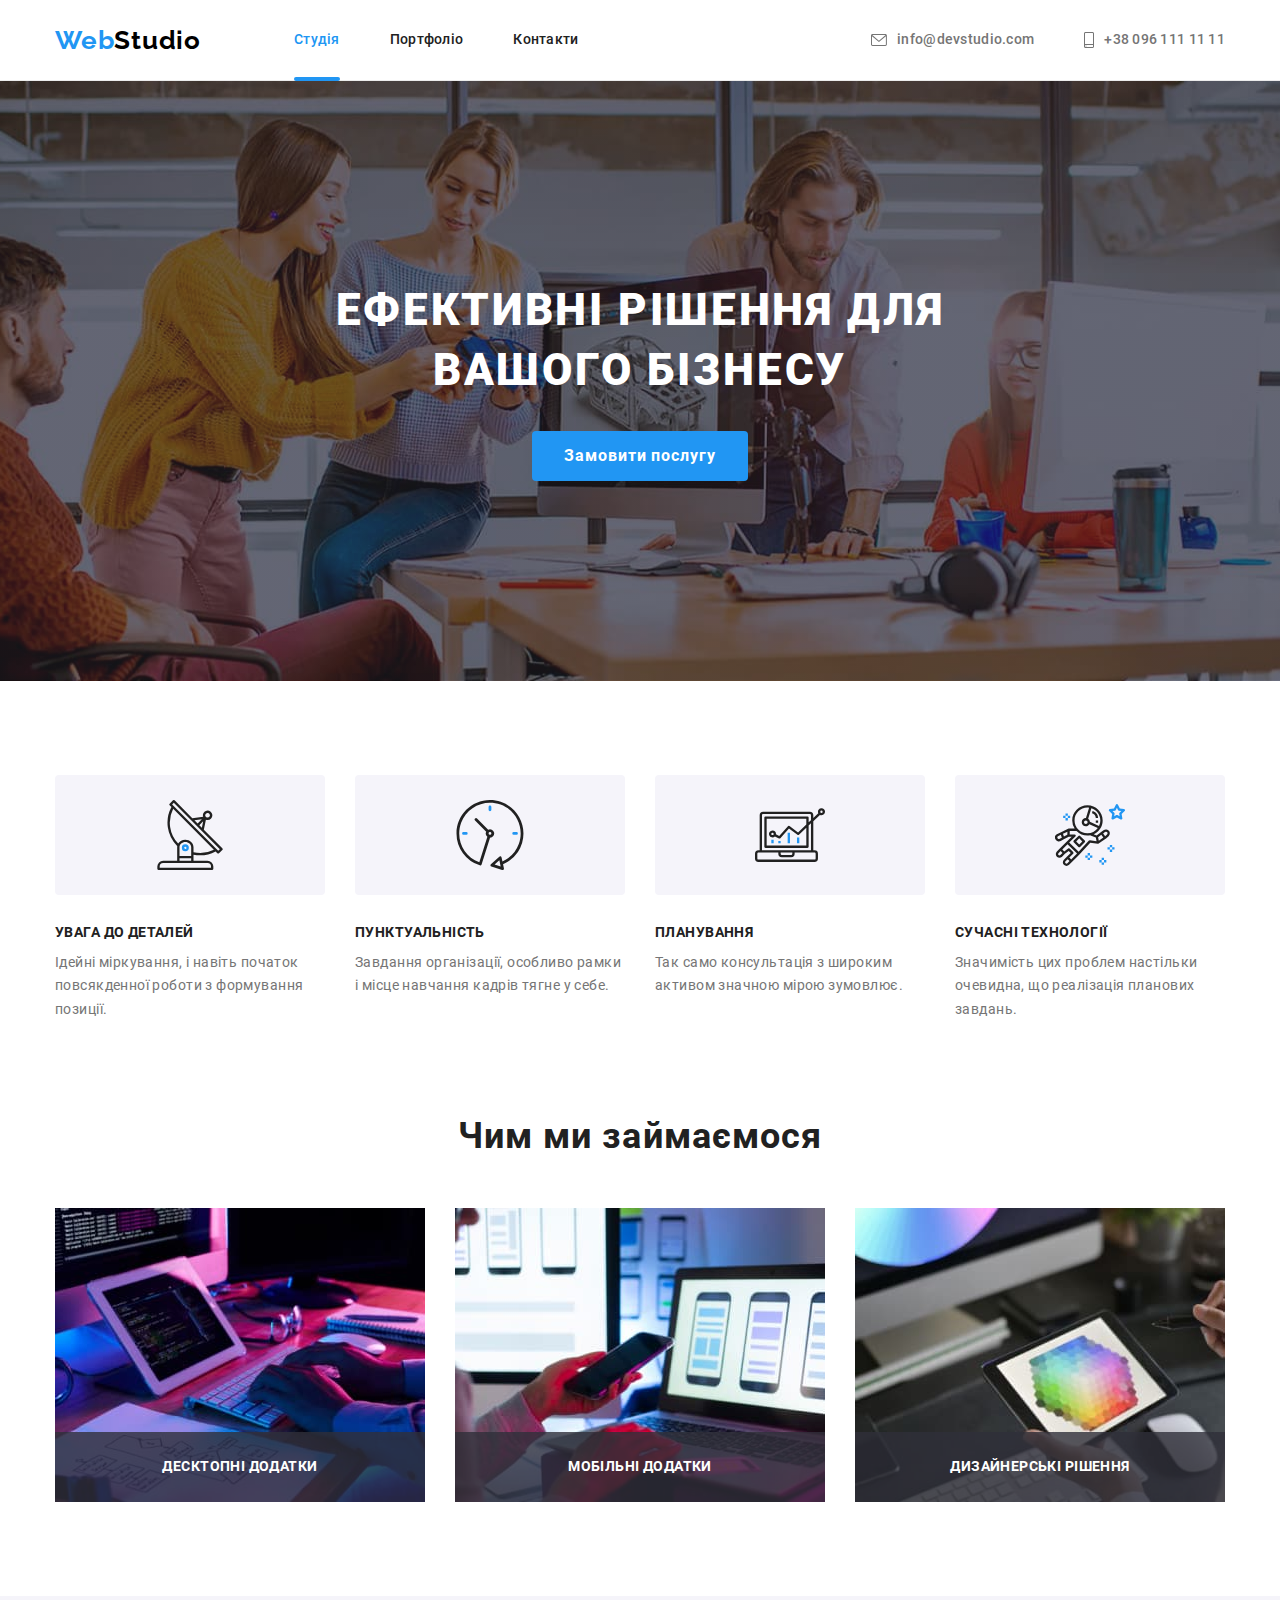
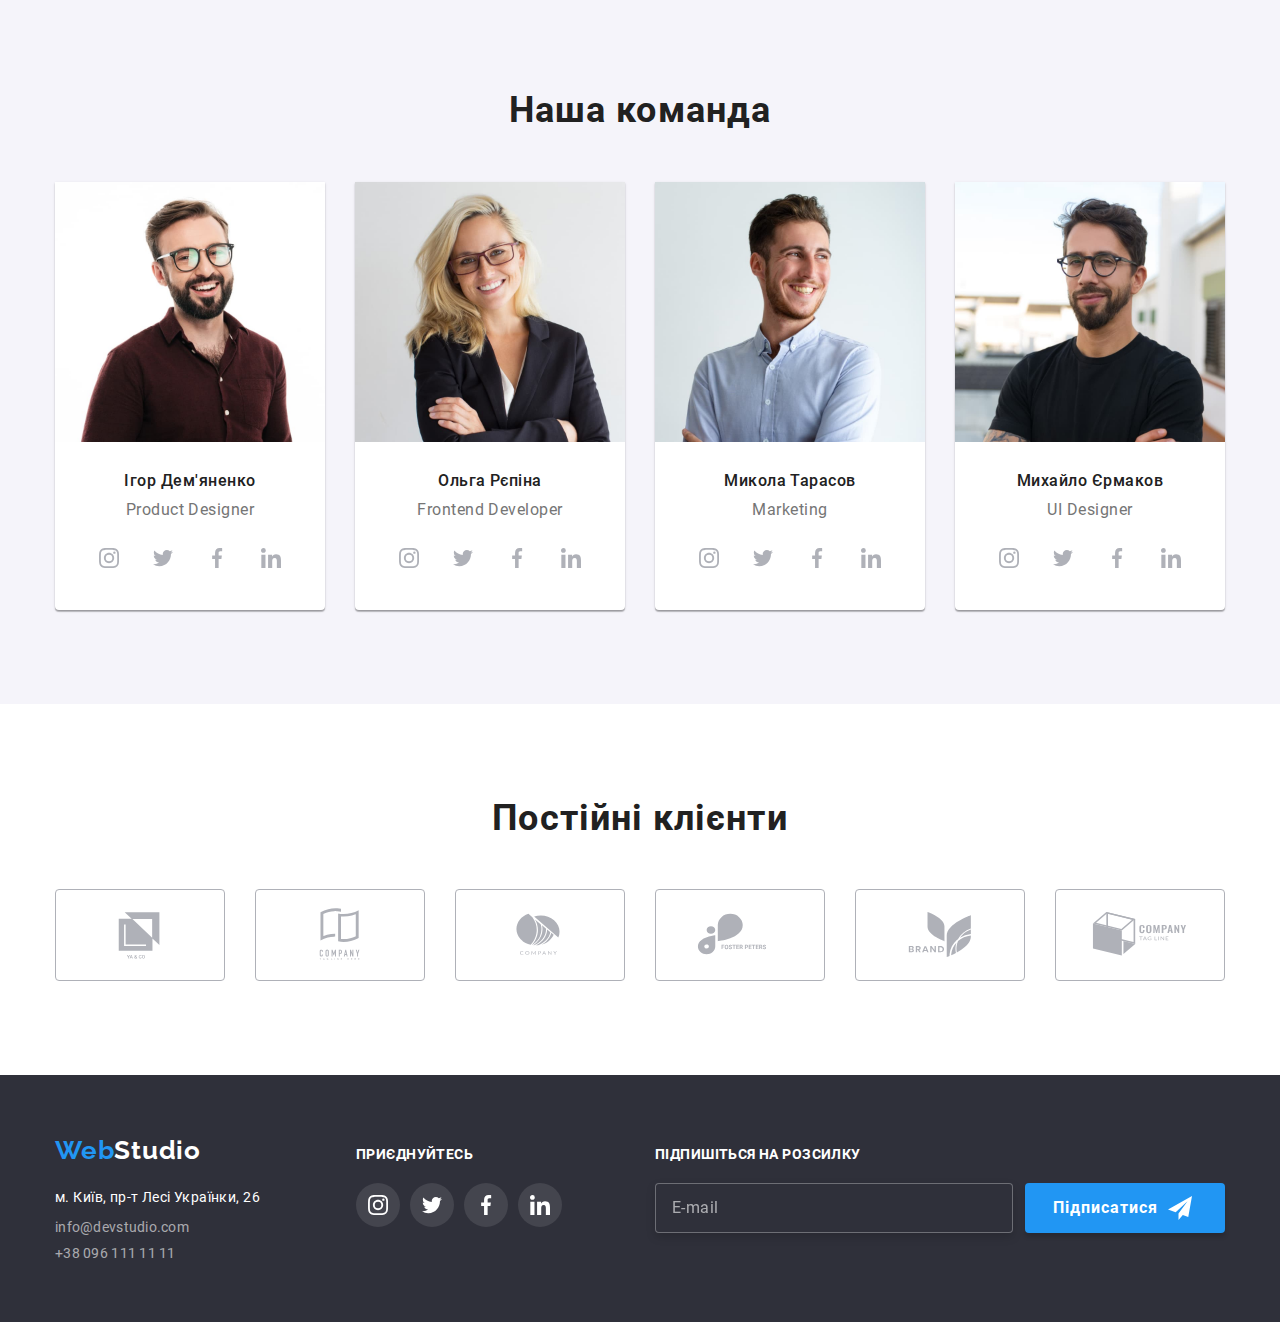
==== commit 93b08674: "Розподілив стилі по sass" ====
--- a/index.html
+++ b/index.html
@@ -5,17 +5,10 @@
     <meta http-equiv="X-UA-Compatible" content="IE=edge" />
     <meta name="viewport" content="width=device-width, initial-scale=1.0" />
     <title>Студія</title>
-    <link rel="preconnect" href="https://fonts.googleapis.com" />
-    <link rel="preconnect" href="https://fonts.gstatic.com" crossorigin />
-    <link
-      href="https://fonts.googleapis.com/css2?family=Raleway:wght@700&family=Roboto:wght@400;500;700;900&display=swap"
-      rel="stylesheet"
-    />
     <link
       rel="stylesheet"
       href="https://cdnjs.cloudflare.com/ajax/libs/modern-normalize/1.1.0/modern-normalize.min.css"
     />
-    <link rel="stylesheet" href="./css/styles.css" />
     <link rel="stylesheet" href="./css/main.min.css" />
   </head>
   <body class="page">
@@ -60,8 +53,8 @@
       </div>
     </header>
     <main>
-      <section class="section-hero">
-        <div class="container hero">
+      <section class="section hero">
+        <div class="container">
           <h1 class="hero__title">Ефективні рішення для вашого бізнесу</h1>
           <button type="button" class="button-primary" data-modal-open>Замовити послугу</button>
         </div>
@@ -118,7 +111,7 @@
         </div>
       </section>
       <section class="section work">
-        <div class="container work__container">
+        <div class="container">
           <h2 class="work__header">Чим ми займаємося</h2>
           <ul class="list work__list">
             <li class="work__item">
@@ -145,7 +138,7 @@
         </div>
       </section>
       <section class="section team">
-        <div class="container team__container">
+        <div class="container">
           <h2 class="team__header">Наша команда</h2>
           <ul class="list team__list">
             <li class="team__element">
@@ -315,7 +308,7 @@
         </div>
       </section>
       <section class="section clients">
-        <div class="container clients__container">
+        <div class="container">
           <h2 class="clients__header">Постійні клієнти</h2>
           <ul class="list clients__list">
             <li class="clients__item">
--- a/css/main.min.css
+++ b/css/main.min.css
@@ -1 +1 @@
-/*# sourceMappingURL=main.min.css.map */+:root{--primary-background-color: #2f303a;--secondary-background-color: #f5f4fa;--primary-text-color: #757575;--title-text-color: #212121;--focus-color: #2196f3;--primary-white-color: #ffffff;--primary-black-color: #000000;--translucent-black-color: rgba(255, 255, 255, 0.6);--primary-svg-color: #afb1b8;--input-border: rgba(33, 33, 33, 0.2);--shadow-button-primary: 0px 4px 4px rgba(0, 0, 0, 0.15);--button-form-color-hover: #188ce8}.page{background-color:var(--primary-white-color);color:var(--primary-text-color);font-family:"Roboto","Times New Roman",sans-serif;font-size:14px}.list{list-style:none}.link{text-decoration:none}h1,h2,h3,h4,h5,h6,p,ul{padding:0;margin:0}img{display:block;max-width:100%;height:auto}.container{max-width:1200px;padding:0 15px;margin-left:auto;margin-right:auto}.section{padding:94px 0}.visually-hidden{position:absolute;white-space:nowrap;width:1px;height:1px;overflow:hidden;border:0;padding:0;clip:rect(0 0 0 0);-webkit-clip-path:inset(50%);clip-path:inset(50%);margin:-1px}/*! modern-normalize v1.1.0 | MIT License | https://github.com/sindresorhus/modern-normalize */*,::before,::after{-webkit-box-sizing:border-box;box-sizing:border-box}html{line-height:1.15;-webkit-text-size-adjust:100%;-moz-tab-size:4;-o-tab-size:4;tab-size:4}body{margin:0;font-family:system-ui,-apple-system,"Segoe UI",Roboto,Helvetica,Arial,sans-serif,"Apple Color Emoji","Segoe UI Emoji"}hr{height:0;color:inherit}abbr[title]{-webkit-text-decoration:underline dotted;text-decoration:underline dotted}b,strong{font-weight:bolder}code,kbd,samp,pre{font-family:ui-monospace,SFMono-Regular,Consolas,"Liberation Mono",Menlo,monospace;font-size:1em}small{font-size:80%}sub,sup{font-size:75%;line-height:0;position:relative;vertical-align:baseline}sub{bottom:-0.25em}sup{top:-0.5em}table{text-indent:0;border-color:inherit}button,input,optgroup,select,textarea{font-family:inherit;font-size:100%;line-height:1.15;margin:0}button,select{text-transform:none}button,[type=button],[type=reset],[type=submit]{-webkit-appearance:button}::-moz-focus-inner{border-style:none;padding:0}:-moz-focusring{outline:1px dotted ButtonText}:-moz-ui-invalid{box-shadow:none}legend{padding:0}progress{vertical-align:baseline}::-webkit-inner-spin-button,::-webkit-outer-spin-button{height:auto}[type=search]{-webkit-appearance:textfield;outline-offset:-2px}::-webkit-search-decoration{-webkit-appearance:none}::-webkit-file-upload-button{-webkit-appearance:button;font:inherit}summary{display:list-item}@font-face{font-family:"Roboto";font-style:normal;font-weight:400;src:url("../fonts/roboto-v30-latin_cyrillic-regular.eot");src:local(""),url("../fonts/roboto-v30-latin_cyrillic-regular.eot?#iefix") format("embedded-opentype"),url("../fonts/roboto-v30-latin_cyrillic-regular.woff2") format("woff2"),url("../fonts/roboto-v30-latin_cyrillic-regular.woff") format("woff"),url("../fonts/roboto-v30-latin_cyrillic-regular.ttf") format("truetype"),url("../fonts/roboto-v30-latin_cyrillic-regular.svg#Roboto") format("svg")}@font-face{font-family:"Roboto";font-style:normal;font-weight:500;src:url("../fonts/roboto-v30-latin_cyrillic-500.eot");src:local(""),url("../fonts/roboto-v30-latin_cyrillic-500.eot?#iefix") format("embedded-opentype"),url("../fonts/roboto-v30-latin_cyrillic-500.woff2") format("woff2"),url("../fonts/roboto-v30-latin_cyrillic-500.woff") format("woff"),url("../fonts/roboto-v30-latin_cyrillic-500.ttf") format("truetype"),url("../fonts/roboto-v30-latin_cyrillic-500.svg#Roboto") format("svg")}@font-face{font-family:"Roboto";font-style:normal;font-weight:700;src:url("../fonts/roboto-v30-latin_cyrillic-700.eot");src:local(""),url("../fonts/roboto-v30-latin_cyrillic-700.eot?#iefix") format("embedded-opentype"),url("../fonts/roboto-v30-latin_cyrillic-700.woff2") format("woff2"),url("../fonts/roboto-v30-latin_cyrillic-700.woff") format("woff"),url("../fonts/roboto-v30-latin_cyrillic-700.ttf") format("truetype"),url("../fonts/roboto-v30-latin_cyrillic-700.svg#Roboto") format("svg")}@font-face{font-family:"Roboto";font-style:normal;font-weight:900;src:url("../fonts/roboto-v30-latin_cyrillic-900.eot");src:local(""),url("../fonts/roboto-v30-latin_cyrillic-900.eot?#iefix") format("embedded-opentype"),url("../fonts/roboto-v30-latin_cyrillic-900.woff2") format("woff2"),url("../fonts/roboto-v30-latin_cyrillic-900.woff") format("woff"),url("../fonts/roboto-v30-latin_cyrillic-900.ttf") format("truetype"),url("../fonts/roboto-v30-latin_cyrillic-900.svg#Roboto") format("svg")}@font-face{font-family:"Raleway";font-style:normal;font-weight:700;src:url("../fonts/raleway-v28-latin_cyrillic-700.eot");src:local(""),url("../fonts/raleway-v28-latin_cyrillic-700.eot?#iefix") format("embedded-opentype"),url("../fonts/raleway-v28-latin_cyrillic-700.woff2") format("woff2"),url("../fonts/raleway-v28-latin_cyrillic-700.woff") format("woff"),url("../fonts/raleway-v28-latin_cyrillic-700.ttf") format("truetype"),url("../fonts/raleway-v28-latin_cyrillic-700.svg#Raleway") format("svg")}.advantage{display:-webkit-box;display:-ms-flexbox;display:flex;-ms-flex-preferred-size:calc((100% - 90px)/4);flex-basis:calc((100% - 90px)/4);gap:30px}.advantage__img{display:-webkit-box;display:-ms-flexbox;display:flex;-webkit-box-align:center;-ms-flex-align:center;align-items:center;-webkit-box-pack:center;-ms-flex-pack:center;justify-content:center;width:270px;height:120px;margin-bottom:30px;background-color:var(--secondary-background-color);border-radius:4px}.advantage__title{margin-bottom:10px;color:var(--title-text-color);font-weight:700;font-size:14px;line-height:1.14;letter-spacing:.03em;text-transform:uppercase}.advantage__text{line-height:1.71;letter-spacing:.03em}.backdrop{position:fixed;top:0;left:0;width:100%;height:100%;background-color:rgba(0,0,0,.2);-webkit-transition-property:opacity,visibility;transition-property:opacity,visibility;-webkit-transition-duration:250ms;transition-duration:250ms;-webkit-transition-timing-function:cubic-bezier(0.4, 0, 0.2, 1);transition-timing-function:cubic-bezier(0.4, 0, 0.2, 1)}.is-hidden{opacity:0;visibility:hidden;pointer-events:none}.button-primary{padding:10px 32px;margin:0 auto;color:var(--primary-white-color);font-family:inherit;font-weight:700;font-size:16px;line-height:1.87;letter-spacing:.06em;background-color:var(--focus-color);cursor:pointer;border:0;border-radius:4px;-webkit-transition-property:-webkit-box-shadow;transition-property:-webkit-box-shadow;transition-property:box-shadow;transition-property:box-shadow, -webkit-box-shadow;-webkit-transition-duration:250ms;transition-duration:250ms;-webkit-transition-timing-function:cubic-bezier(0.4, 0, 0.2, 1);transition-timing-function:cubic-bezier(0.4, 0, 0.2, 1)}.button-primary:hover,.button-primary:focus{background-color:var(--focus-color);-webkit-box-shadow:var(--shadow-button-primary);box-shadow:var(--shadow-button-primary);border-radius:4px}.filter__button{padding:6px 22px;color:var(--title-text-color);font-family:inherit;font-weight:500;font-size:16px;line-height:1.62;letter-spacing:.03em;background-color:var(--secondary-background-color);cursor:pointer;border:0;border-radius:4px;-webkit-transition-property:background-color,color,-webkit-box-shadow;transition-property:background-color,color,-webkit-box-shadow;transition-property:background-color,color,box-shadow;transition-property:background-color,color,box-shadow,-webkit-box-shadow;-webkit-transition-duration:250ms;transition-duration:250ms;-webkit-transition-timing-function:cubic-bezier(0.4, 0, 0.2, 1);transition-timing-function:cubic-bezier(0.4, 0, 0.2, 1)}.filter__button:hover,.filter__button:focus{background-color:var(--focus-color);color:var(--primary-white-color);font-weight:500;font-size:16px;line-height:1.62;letter-spacing:.03em;-webkit-box-shadow:0px 3px 1px rgba(0,0,0,.1),0px 1px 2px rgba(0,0,0,.08),0px 2px 2px rgba(0,0,0,.12);box-shadow:0px 3px 1px rgba(0,0,0,.1),0px 1px 2px rgba(0,0,0,.08),0px 2px 2px rgba(0,0,0,.12);border-radius:4px}.footer-form__button{display:-webkit-box;display:-ms-flexbox;display:flex;-webkit-box-align:center;-ms-flex-align:center;align-items:center;gap:10px;padding:10px 28px;margin:0 auto;width:200px;height:50px;-webkit-box-shadow:0px 4px 4px rgba(0,0,0,.15);box-shadow:0px 4px 4px rgba(0,0,0,.15);background-color:var(--focus-color);cursor:pointer;border:0;border-radius:4px;color:var(--primary-white-color);font-family:inherit;font-weight:700;font-size:16px;line-height:2.25;letter-spacing:.06em}.button-close{position:absolute;top:8px;right:8px;width:30px;height:30px}.button-close__style{display:-webkit-box;display:-ms-flexbox;display:flex;-webkit-box-align:center;-ms-flex-align:center;align-items:center;-webkit-box-pack:center;-ms-flex-pack:center;justify-content:center;padding:0;width:100%;height:100%;background-color:var(--primary-white-color);border:1px solid rgba(0,0,0,.1);border-radius:50%;cursor:pointer;-webkit-transition-property:fill;transition-property:fill;-webkit-transition-duration:250ms;transition-duration:250ms;-webkit-transition-timing-function:cubic-bezier(0.4, 0, 0.2, 1);transition-timing-function:cubic-bezier(0.4, 0, 0.2, 1)}.button-close__style:hover,.button-close__style:focus{fill:var(--focus-color)}.contact-form__button{display:block;padding:10px 52px;margin:0 auto;color:var(--primary-white-color);font-family:inherit;font-weight:700;font-size:16px;line-height:1.87;letter-spacing:.06em;background-color:var(--focus-color);cursor:pointer;border:0;border-radius:4px;-webkit-box-shadow:var(--shadow-button-primary);box-shadow:var(--shadow-button-primary);-webkit-transition-property:background-color;transition-property:background-color;-webkit-transition-duration:250ms;transition-duration:250ms;-webkit-transition-timing-function:cubic-bezier(0.4, 0, 0.2, 1);transition-timing-function:cubic-bezier(0.4, 0, 0.2, 1)}.contact-form__button:hover,.contact-form__button:focus{background-color:var(--button-form-color-hover)}.clients__header{margin-bottom:50px;color:var(--title-text-color);font-weight:700;font-size:36px;line-height:1.16;letter-spacing:.03em;text-align:center}.clients__list{display:-webkit-box;display:-ms-flexbox;display:flex;-webkit-box-align:center;-ms-flex-align:center;align-items:center;-webkit-box-pack:center;-ms-flex-pack:center;justify-content:center;gap:30px}.clients__item{width:calc((100% - 150px)/6);height:92px}.clients__link{display:-webkit-box;display:-ms-flexbox;display:flex;-webkit-box-align:center;-ms-flex-align:center;align-items:center;-webkit-box-pack:center;-ms-flex-pack:center;justify-content:center;width:100%;height:100%;fill:var(--primary-svg-color);border:1px solid var(--primary-svg-color);border-radius:4px;-webkit-transition-property:fill,background-color,border;transition-property:fill,background-color,border;-webkit-transition-duration:250ms;transition-duration:250ms;-webkit-transition-timing-function:cubic-bezier(0.4, 0, 0.2, 1);transition-timing-function:cubic-bezier(0.4, 0, 0.2, 1)}.clients__link:hover,.clients__link:focus{fill:var(--focus-color);border:1px solid var(--focus-color);border-radius:4px}.footer{background-color:var(--primary-background-color);padding:60px 0}.footer__container{display:-webkit-box;display:-ms-flexbox;display:flex;-webkit-box-align:baseline;-ms-flex-align:baseline;align-items:baseline}.footer__contact{margin-right:70px;-webkit-box-flex:1;-ms-flex-positive:1;flex-grow:1}.footer__list-address{font-style:normal;list-style:none}.footer__address-item{margin-bottom:9px}.footer__address-item:last-child{margin-bottom:0}.footer__address-link{color:var(--primary-white-color);line-height:1.71;letter-spacing:.03em;text-decoration:none}.footer__contact-link{color:var(--translucent-black-color);line-height:1.14;letter-spacing:.02em;text-decoration:none;-webkit-transition-property:color;transition-property:color;-webkit-transition-duration:250ms;transition-duration:250ms;-webkit-transition-timing-function:cubic-bezier(0.4, 0, 0.2, 1);transition-timing-function:cubic-bezier(0.4, 0, 0.2, 1)}.footer__contact-link:hover,.footer__contact-link:focus{color:var(--focus-color)}.footer-social{margin-right:93px}.footer-social__title{margin-bottom:20px;font-weight:700;font-size:14px;line-height:1.14;letter-spacing:.03em;text-transform:uppercase;color:var(--primary-white-color)}.footer-social__list{display:-webkit-box;display:-ms-flexbox;display:flex;-webkit-box-align:center;-ms-flex-align:center;align-items:center;gap:10px}.footer-social__item{width:44px;height:44px}.footer-social__link{display:-webkit-box;display:-ms-flexbox;display:flex;-webkit-box-align:center;-ms-flex-align:center;align-items:center;-webkit-box-pack:center;-ms-flex-pack:center;justify-content:center;width:100%;height:100%;fill:var(--primary-white-color);background:rgba(255,255,255,.1);border-radius:50%;-webkit-transition-property:background-color;transition-property:background-color;-webkit-transition-duration:250ms;transition-duration:250ms;-webkit-transition-timing-function:cubic-bezier(0.4, 0, 0.2, 1);transition-timing-function:cubic-bezier(0.4, 0, 0.2, 1)}.footer-social__link:hover,.footer-social__link:focus{fill:var(--primary-white-color);background-color:var(--focus-color)}.footer-form__title{font-weight:700;font-size:14px;line-height:1.14;letter-spacing:.03em;text-transform:uppercase;color:var(--primary-white-color);margin-bottom:20px}.footer-form__mail{display:-webkit-box;display:-ms-flexbox;display:flex;-webkit-box-align:center;-ms-flex-align:center;align-items:center;-webkit-box-pack:end;-ms-flex-pack:end;justify-content:flex-end;gap:12px}.footer-form__input{width:358px;height:50px;padding:15px 16px;border:1px solid rgba(255,255,255,.3);-webkit-filter:drop-shadow(0px 4px 4px rgba(0, 0, 0, 0.15));filter:drop-shadow(0px 4px 4px rgba(0, 0, 0, 0.15));border-radius:4px;background-color:var(--primary-background-color);color:var(--primary-white-color)}.footer-form__input::-webkit-input-placeholder{font-weight:400;font-size:16px;line-height:1.25;letter-spacing:.03em;color:var(--translucent-black-color)}.footer-form__input::-moz-placeholder{font-weight:400;font-size:16px;line-height:1.25;letter-spacing:.03em;color:var(--translucent-black-color)}.footer-form__input:-ms-input-placeholder{font-weight:400;font-size:16px;line-height:1.25;letter-spacing:.03em;color:var(--translucent-black-color)}.footer-form__input::-ms-input-placeholder{font-weight:400;font-size:16px;line-height:1.25;letter-spacing:.03em;color:var(--translucent-black-color)}.footer-form__input::placeholder{font-weight:400;font-size:16px;line-height:1.25;letter-spacing:.03em;color:var(--translucent-black-color)}.footer-form__icon{fill:var(--primary-white-color)}.header{border-bottom:1px solid #ececec}.page-header{display:-webkit-box;display:-ms-flexbox;display:flex;-webkit-box-pack:justify;-ms-flex-pack:justify;justify-content:space-between;-webkit-box-align:center;-ms-flex-align:center;align-items:center}.page-header__nav{display:-webkit-box;display:-ms-flexbox;display:flex;-webkit-box-align:center;-ms-flex-align:center;align-items:center;gap:93px}.page-header__list{display:-webkit-box;display:-ms-flexbox;display:flex;gap:50px}.page-header__link{position:relative;display:block;padding:32px 0;color:var(--title-text-color);font-weight:500;line-height:1.14;letter-spacing:.02em;text-decoration:none;-webkit-transition-property:color;transition-property:color;-webkit-transition-duration:250ms;transition-duration:250ms;-webkit-transition-timing-function:cubic-bezier(0.4, 0, 0.2, 1);transition-timing-function:cubic-bezier(0.4, 0, 0.2, 1)}.page-header__link:hover,.page-header__link:focus{color:var(--focus-color)}.page-header__link--current{color:var(--focus-color)}.page-header__link--current::after{position:absolute;width:100%;height:4px;left:0;bottom:-1px;background-color:currentColor;border-radius:2px;content:""}.contact{display:-webkit-box;display:-ms-flexbox;display:flex;-webkit-box-align:center;-ms-flex-align:center;align-items:center;gap:50px}.contact__link{display:-webkit-box;display:-ms-flexbox;display:flex;gap:10px;padding:32px 0;-webkit-box-align:center;-ms-flex-align:center;align-items:center;color:var(--primary-text-color);font-weight:500;line-height:1.14;letter-spacing:.02em;text-decoration:none;-webkit-transition-property:color;transition-property:color;-webkit-transition-duration:250ms;transition-duration:250ms;-webkit-transition-timing-function:cubic-bezier(0.4, 0, 0.2, 1);transition-timing-function:cubic-bezier(0.4, 0, 0.2, 1)}.contact__icon{fill:currentColor}.contact__link:hover,.contact__link:focus{color:var(--focus-color)}.hero{background-color:var(--primary-background-color);margin-left:auto;margin-right:auto;padding:200px 0;max-width:1600px;text-align:center;background-image:-webkit-gradient(linear, left top, left bottom, from(rgba(47, 48, 58, 0.4)), to(rgba(47, 48, 58, 0.4))),url(../images/img-hero.jpg);background-image:linear-gradient(rgba(47, 48, 58, 0.4), rgba(47, 48, 58, 0.4)),url(../images/img-hero.jpg);background-repeat:no-repeat;background-position:center}.hero__title{max-width:696px;margin-left:auto;margin-right:auto;margin-bottom:30px;color:var(--primary-white-color);font-weight:900;font-size:44px;line-height:1.36;letter-spacing:.06em;text-transform:uppercase}.logo{color:var(--focus-color);font-family:"Raleway";font-weight:700;font-size:26px;line-height:1.19;letter-spacing:.03em}.logo__text{color:var(--primary-black-color)}.footer-logo{display:block;margin-bottom:20px}.footer-logo__text{color:var(--primary-white-color)}.modal{position:absolute;top:50%;left:50%;-webkit-transform:translate(-50%, -50%);transform:translate(-50%, -50%);width:528px;height:581px;background-color:var(--primary-white-color);-webkit-box-shadow:0px 1px 3px rgba(0,0,0,.12),0px 1px 1px rgba(0,0,0,.14),0px 2px 1px rgba(0,0,0,.2);box-shadow:0px 1px 3px rgba(0,0,0,.12),0px 1px 1px rgba(0,0,0,.14),0px 2px 1px rgba(0,0,0,.2);border-radius:4px;padding:40px}.modal__title{color:var(--title-text-color);font-weight:700;font-size:20px;line-height:1.15;letter-spacing:.03em;text-align:center;margin-bottom:12px}.contact-form__label{display:block;font-weight:400;font-size:12px;line-height:1.16;letter-spacing:.01em;color:var(--primary-text-color);margin-bottom:4px}.contact-form__control{position:relative;margin-bottom:10px}.contact-form__input{width:100%;height:40px;border:1px solid var(--input-border);border-radius:4px;padding-left:42px;outline:none;fill:var(--title-text-color);-webkit-transition-property:border;transition-property:border;-webkit-transition-duration:250ms;transition-duration:250ms;-webkit-transition-timing-function:cubic-bezier(0.4, 0, 0.2, 1);transition-timing-function:cubic-bezier(0.4, 0, 0.2, 1)}.contact-form__input:focus{border-color:var(--focus-color)}.contact-form__icon{position:absolute;top:50%;left:12px;-webkit-transform:translateY(-50%);transform:translateY(-50%);fill:var(--title-text-color);-webkit-transition-property:fill;transition-property:fill;-webkit-transition-duration:250ms;transition-duration:250ms;-webkit-transition-timing-function:cubic-bezier(0.4, 0, 0.2, 1);transition-timing-function:cubic-bezier(0.4, 0, 0.2, 1)}.contact-form__control:focus-within .contact-form__icon{fill:var(--focus-color)}.contact-form__textarea{display:block;width:100%;height:120px;padding:12px 16px;border:1px solid var(--input-border);border-radius:4px;margin-bottom:20px;outline:none;font-size:12px;resize:none;-webkit-transition-property:border;transition-property:border;-webkit-transition-duration:250ms;transition-duration:250ms;-webkit-transition-timing-function:cubic-bezier(0.4, 0, 0.2, 1);transition-timing-function:cubic-bezier(0.4, 0, 0.2, 1)}.contact-form__textarea::-webkit-input-placeholder{font-weight:400;font-size:12px;line-height:1.16;letter-spacing:.01em;color:rgba(117,117,117,.5)}.contact-form__textarea::-moz-placeholder{font-weight:400;font-size:12px;line-height:1.16;letter-spacing:.01em;color:rgba(117,117,117,.5)}.contact-form__textarea:-ms-input-placeholder{font-weight:400;font-size:12px;line-height:1.16;letter-spacing:.01em;color:rgba(117,117,117,.5)}.contact-form__textarea::-ms-input-placeholder{font-weight:400;font-size:12px;line-height:1.16;letter-spacing:.01em;color:rgba(117,117,117,.5)}.contact-form__textarea::placeholder{font-weight:400;font-size:12px;line-height:1.16;letter-spacing:.01em;color:rgba(117,117,117,.5)}.contact-form__textarea:focus{border-color:var(--focus-color)}.checkbox{display:-webkit-box;display:-ms-flexbox;display:flex;-webkit-box-pack:center;-ms-flex-pack:center;justify-content:center;-webkit-box-align:center;-ms-flex-align:center;align-items:center;gap:7px;margin-bottom:30px;font-weight:400;font-size:14px;line-height:1.71;letter-spacing:.03em;color:var(--primary-text-color);fill:var(--primary-white-color)}.checkbox__label-link{color:var(--focus-color);text-decoration:underline}.checkbox__icon{border:2px solid var(--title-text-color);border-radius:2px;-webkit-transition-property:border,background-color;transition-property:border,background-color;-webkit-transition-duration:250ms;transition-duration:250ms;-webkit-transition-timing-function:cubic-bezier(0.4, 0, 0.2, 1);transition-timing-function:cubic-bezier(0.4, 0, 0.2, 1)}.checkbox__input:checked~.checkbox__icon{background-color:var(--focus-color);border:none}.filter{display:-webkit-box;display:-ms-flexbox;display:flex;-webkit-box-pack:center;-ms-flex-pack:center;justify-content:center;gap:8px;margin-bottom:50px}.portfolio{display:-webkit-box;display:-ms-flexbox;display:flex;-ms-flex-wrap:wrap;flex-wrap:wrap}.portfolio__item{margin-right:30px;margin-bottom:30px}.portfolio__item:nth-child(3n){margin-right:0}.portfolio__item:nth-last-child(-n+3){margin-bottom:0}.portfolio__link{position:relative;-webkit-transition-property:-webkit-box-shadow;transition-property:-webkit-box-shadow;transition-property:box-shadow;transition-property:box-shadow, -webkit-box-shadow;-webkit-transition-duration:250ms;transition-duration:250ms;-webkit-transition-timing-function:cubic-bezier(0.4, 0, 0.2, 1);transition-timing-function:cubic-bezier(0.4, 0, 0.2, 1)}.portfolio__link:hover,.portfolio__link:focus{display:block;-webkit-box-shadow:0px 1px 1px rgba(0,0,0,.12),0px 4px 4px rgba(0,0,0,.06),1px 4px 6px rgba(0,0,0,.16);box-shadow:0px 1px 1px rgba(0,0,0,.12),0px 4px 4px rgba(0,0,0,.06),1px 4px 6px rgba(0,0,0,.16)}.card{position:relative;overflow:hidden}.card__overlay{position:absolute;top:0;left:0;width:100%;height:100%;opacity:0;-webkit-transform:translateY(100%);transform:translateY(100%);background-color:rgba(33,150,243,.9);-webkit-transition-property:opacity,-webkit-transform;transition-property:opacity,-webkit-transform;transition-property:transform,opacity;transition-property:transform,opacity,-webkit-transform;-webkit-transition-duration:250ms;transition-duration:250ms;-webkit-transition-timing-function:cubic-bezier(0.4, 0, 0.2, 1);transition-timing-function:cubic-bezier(0.4, 0, 0.2, 1)}.portfolio__link:hover .card__overlay,.portfolio__link:focus .card__overlay{-webkit-transform:translateY(0);transform:translateY(0);opacity:1}.card__description{padding:63px 24px;font-size:18px;line-height:1.56;letter-spacing:.03em;color:var(--primary-white-color)}.card__content{padding:20px 24px;border:1px solid #eee;border-top:none}.card__title{margin-bottom:4px;color:var(--title-text-color);font-weight:700;font-size:18px;line-height:2;letter-spacing:.06em}.card__text{color:var(--primary-text-color);font-size:16px;line-height:1.88;letter-spacing:.03em}.team{background-color:var(--secondary-background-color)}.team__header{margin-bottom:50px;color:var(--title-text-color);font-weight:700;font-size:36px;line-height:1.16;letter-spacing:.03em;text-align:center}.team__list{display:-webkit-box;display:-ms-flexbox;display:flex;-ms-flex-preferred-size:calc((100% - 90px)/4);flex-basis:calc((100% - 90px)/4);gap:30px}.team__element{background-color:var(--primary-white-color);-webkit-box-shadow:0px 1px 3px rgba(0,0,0,.12),0px 1px 1px rgba(0,0,0,.14),0px 2px 1px rgba(0,0,0,.2);box-shadow:0px 1px 3px rgba(0,0,0,.12),0px 1px 1px rgba(0,0,0,.14),0px 2px 1px rgba(0,0,0,.2);border-radius:0px 0px 4px 4px}.team__content{padding:30px 0;text-align:center}.team__name{margin-bottom:10px;color:var(--title-text-color);font-weight:500;font-size:16px;line-height:1.18;letter-spacing:.03em}.team__text{font-size:16px;line-height:1.18;letter-spacing:.03em}.team__social-list{display:-webkit-box;display:-ms-flexbox;display:flex;-webkit-box-align:center;-ms-flex-align:center;align-items:center;-webkit-box-pack:center;-ms-flex-pack:center;justify-content:center;gap:10px;margin-top:16px}.team__social-item{width:44px;height:44px}.team__social-link{display:-webkit-box;display:-ms-flexbox;display:flex;-webkit-box-align:center;-ms-flex-align:center;align-items:center;-webkit-box-pack:center;-ms-flex-pack:center;justify-content:center;width:100%;height:100%;fill:var(--primary-svg-color);border-radius:50%;-webkit-transition-property:fill,background-color;transition-property:fill,background-color;-webkit-transition-duration:250ms;transition-duration:250ms;-webkit-transition-timing-function:cubic-bezier(0.4, 0, 0.2, 1);transition-timing-function:cubic-bezier(0.4, 0, 0.2, 1)}.team__social-link:hover,.team__social-link:focus{fill:var(--primary-white-color);background-color:var(--focus-color)}.work{padding-top:0}.work__header{margin-bottom:50px;color:var(--title-text-color);font-weight:700;font-size:36px;line-height:1.16;letter-spacing:.03em;text-align:center}.work__list{display:-webkit-box;display:-ms-flexbox;display:flex;-ms-flex-preferred-size:calc((100% - 60px)/3);flex-basis:calc((100% - 60px)/3);gap:30px}.work__item{position:relative}.work__title{position:absolute;width:100%;height:70px;left:0;bottom:0;display:-webkit-box;display:-ms-flexbox;display:flex;-webkit-box-align:center;-ms-flex-align:center;align-items:center;-webkit-box-pack:center;-ms-flex-pack:center;justify-content:center;color:var(--primary-white-color);font-weight:700;font-size:14px;line-height:1.14;letter-spacing:.03em;text-transform:uppercase;background-color:rgba(47,48,58,.8)}/*# sourceMappingURL=main.min.css.map */